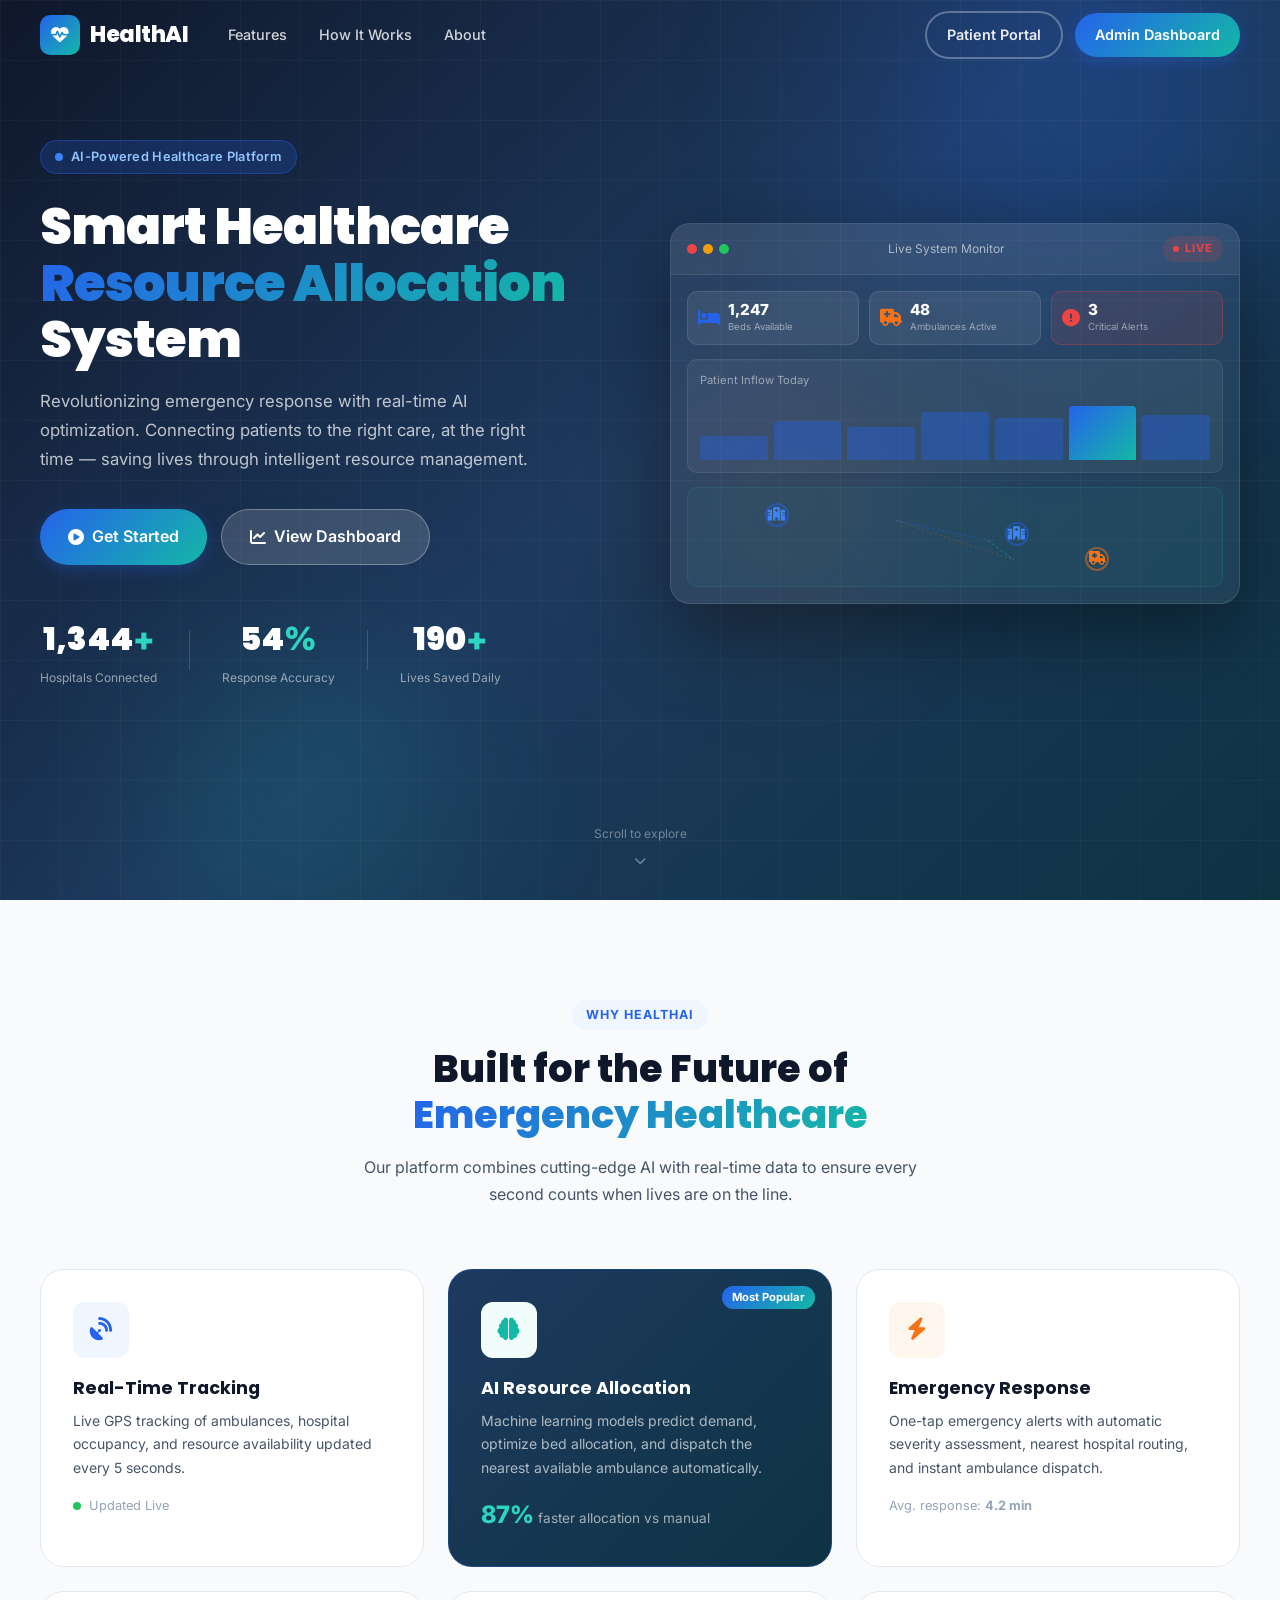
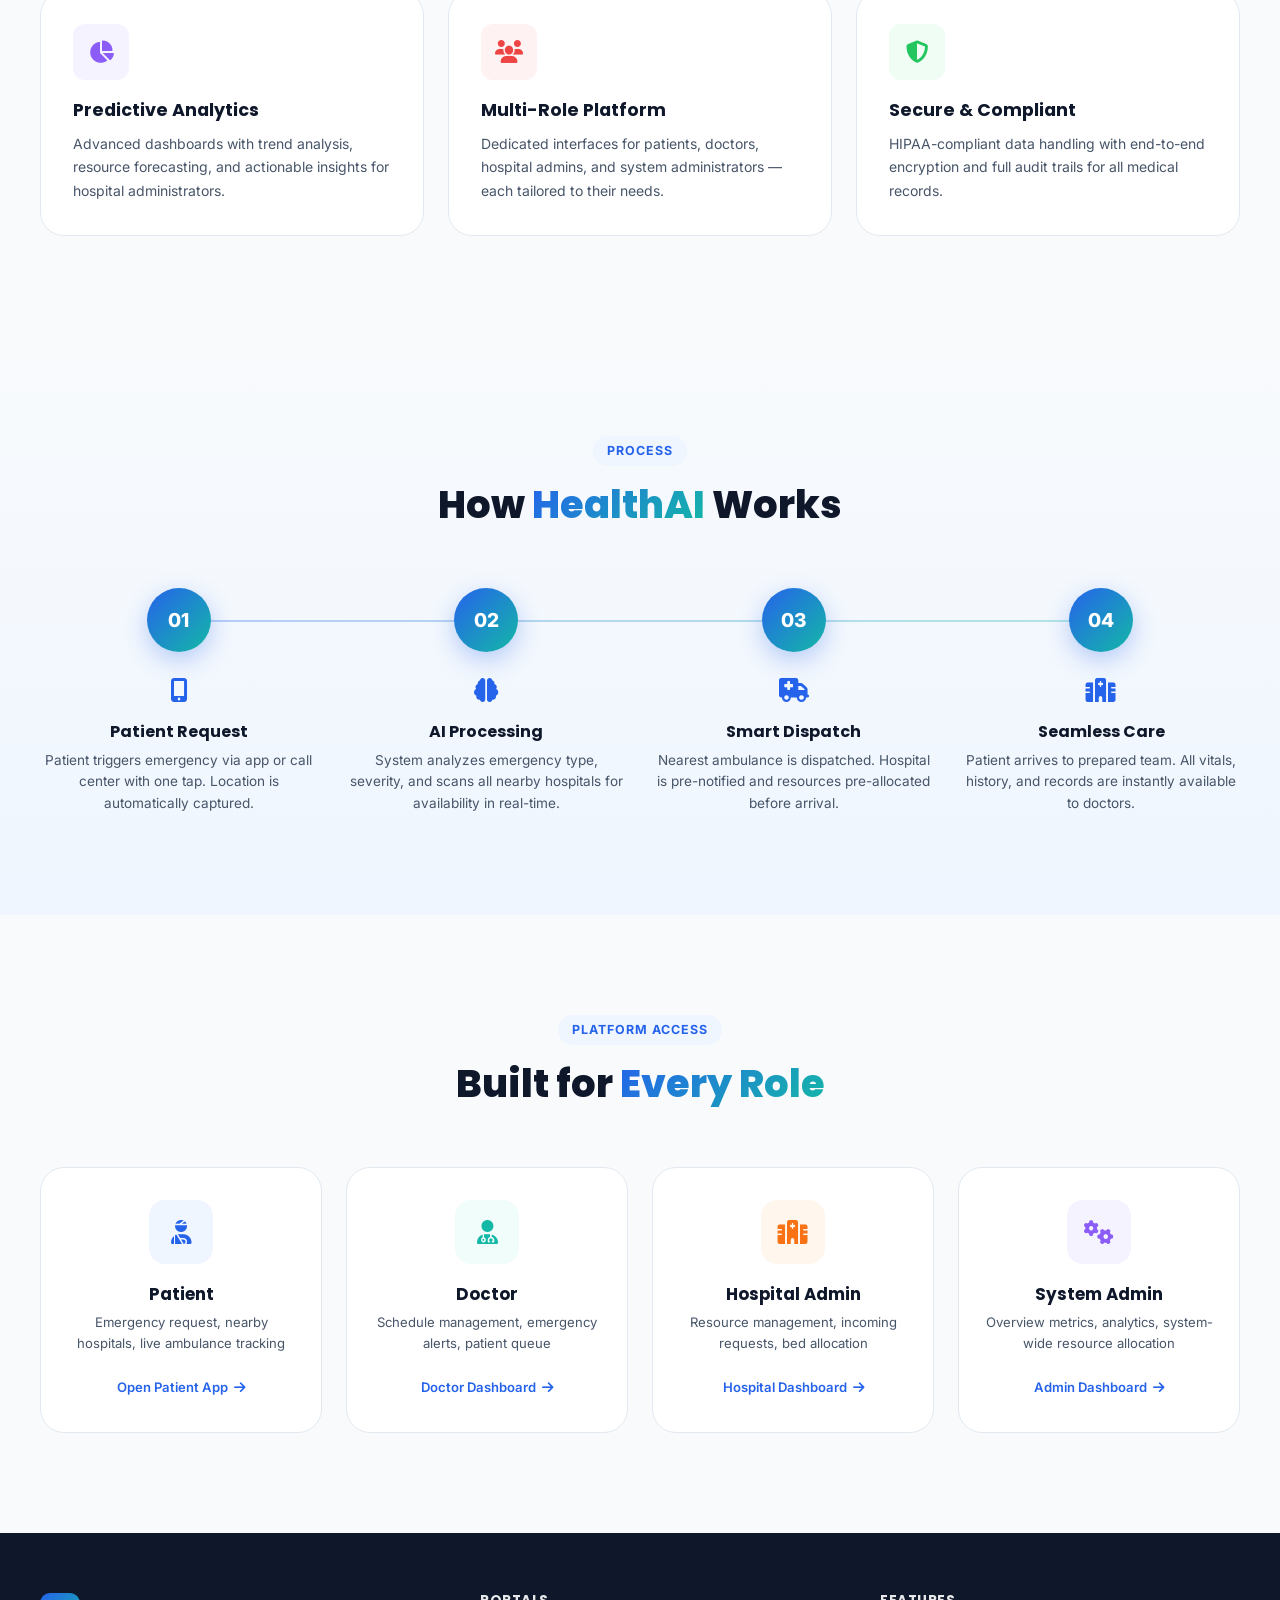
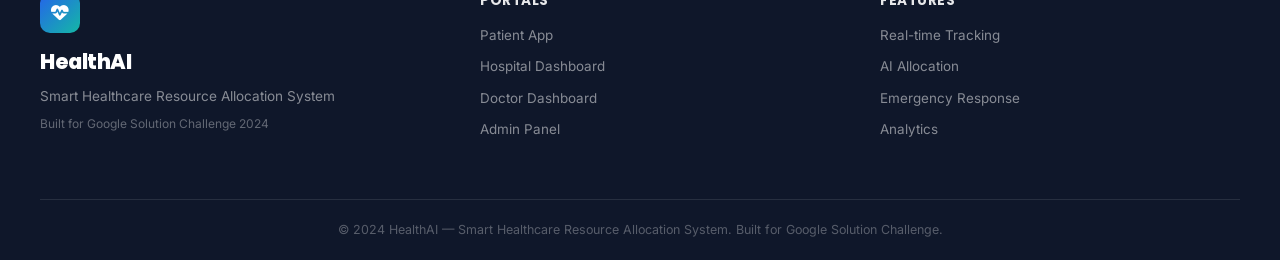
==== index.html @ c93cad3b "sort_files" ====
<!DOCTYPE html>
<html lang="en">
<head>
    <meta charset="UTF-8">
    <meta name="viewport" content="width=device-width, initial-scale=1.0">
    <title>HealthAI | Smart Healthcare Resource Allocation System</title>
    <meta name="description" content="AI-powered healthcare resource allocation system that optimizes hospital beds, ICU units, and ambulance dispatch in real-time.">
    <link href="https://fonts.googleapis.com/css2?family=Inter:wght@300;400;500;600;700;800;900&family=Poppins:wght@400;500;600;700;800&display=swap" rel="stylesheet">
    <link rel="stylesheet" href="https://cdnjs.cloudflare.com/ajax/libs/font-awesome/6.5.0/css/all.min.css">
    <link rel="stylesheet" href="assets/css/shared.css">
    <link rel="stylesheet" href="assets/css/landing.css">
</head>
<body>
    <!-- Navigation -->
    <nav class="navbar" id="navbar">
        <div class="nav-container">
            <div class="nav-brand">
                <div class="brand-icon">
                    <i class="fas fa-heartbeat"></i>
                </div>
                <span class="brand-name">HealthAI</span>
            </div>
            <div class="nav-links">
                <a href="#features" class="nav-link">Features</a>
                <a href="#how-it-works" class="nav-link">How It Works</a>
                <a href="#about" class="nav-link">About</a>
            </div>
            <div class="nav-actions">
                <a href="patient.html" class="btn btn-outline">Patient Portal</a>
                <a href="admin-dashboard.html" class="btn btn-primary">Admin Dashboard</a>
            </div>
            <button class="hamburger" id="hamburger" aria-label="Toggle menu">
                <span></span><span></span><span></span>
            </button>
        </div>
    </nav>

    <!-- Hero Section -->
    <section class="hero" id="hero">
        <div class="hero-bg">
            <div class="hero-orb orb-1"></div>
            <div class="hero-orb orb-2"></div>
            <div class="hero-orb orb-3"></div>
            <div class="grid-overlay"></div>
        </div>
        <div class="hero-container">
            <div class="hero-content">
                <div class="hero-badge">
                    <span class="badge-dot"></span>
                    <span>AI-Powered Healthcare Platform</span>
                </div>
                <h1 class="hero-title">
                    Smart Healthcare<br>
                    <span class="gradient-text">Resource Allocation</span><br>
                    System
                </h1>
                <p class="hero-subtitle">
                    Revolutionizing emergency response with real-time AI optimization. 
                    Connecting patients to the right care, at the right time — saving lives through intelligent resource management.
                </p>
                <div class="hero-cta">
                    <a href="patient.html" class="btn btn-primary btn-lg pulse-btn" id="get-started-btn">
                        <i class="fas fa-play-circle"></i>
                        Get Started
                    </a>
                    <a href="admin-dashboard.html" class="btn btn-glass btn-lg" id="view-dashboard-btn">
                        <i class="fas fa-chart-line"></i>
                        View Dashboard
                    </a>
                </div>
                <div class="hero-stats">
                    <div class="stat-item">
                        <span class="stat-number" data-target="2400">0</span><span>+</span>
                        <span class="stat-label">Hospitals Connected</span>
                    </div>
                    <div class="stat-divider"></div>
                    <div class="stat-item">
                        <span class="stat-number" data-target="98">0</span><span>%</span>
                        <span class="stat-label">Response Accuracy</span>
                    </div>
                    <div class="stat-divider"></div>
                    <div class="stat-item">
                        <span class="stat-number" data-target="340">0</span><span>+</span>
                        <span class="stat-label">Lives Saved Daily</span>
                    </div>
                </div>
            </div>
            <div class="hero-visual">
                <div class="dashboard-preview">
                    <div class="preview-header">
                        <div class="preview-dots">
                            <span class="dot red"></span>
                            <span class="dot yellow"></span>
                            <span class="dot green"></span>
                        </div>
                        <span class="preview-title">Live System Monitor</span>
                        <span class="live-badge"><span class="live-pulse"></span>LIVE</span>
                    </div>
                    <div class="preview-body">
                        <div class="preview-cards">
                            <div class="mini-card">
                                <i class="fas fa-bed" style="color:#2563EB"></i>
                                <div>
                                    <div class="mini-val">1,247</div>
                                    <div class="mini-label">Beds Available</div>
                                </div>
                            </div>
                            <div class="mini-card">
                                <i class="fas fa-ambulance" style="color:#F97316"></i>
                                <div>
                                    <div class="mini-val">48</div>
                                    <div class="mini-label">Ambulances Active</div>
                                </div>
                            </div>
                            <div class="mini-card alert-card">
                                <i class="fas fa-exclamation-circle" style="color:#EF4444"></i>
                                <div>
                                    <div class="mini-val">3</div>
                                    <div class="mini-label">Critical Alerts</div>
                                </div>
            </div>
                        </div>
                        <div class="preview-chart-area">
                            <div class="chart-label">Patient Inflow Today</div>
                            <div class="mini-chart">
                                <div class="chart-bar" style="height:40%"></div>
                                <div class="chart-bar" style="height:65%"></div>
                                <div class="chart-bar" style="height:55%"></div>
                                <div class="chart-bar" style="height:80%"></div>
                                <div class="chart-bar" style="height:70%"></div>
                                <div class="chart-bar active" style="height:90%"></div>
                                <div class="chart-bar" style="height:75%"></div>
                            </div>
                        </div>
                        <div class="preview-map">
                            <div class="map-dot dot-a">
                                <div class="map-ring"></div>
                                <i class="fas fa-hospital"></i>
                            </div>
                            <div class="map-dot dot-b">
                                <div class="map-ring"></div>
                                <i class="fas fa-hospital"></i>
                            </div>
                            <div class="map-dot dot-c ambulance-dot">
                                <div class="map-ring amber"></div>
                                <i class="fas fa-ambulance"></i>
                            </div>
                            <svg class="map-lines" viewBox="0 0 300 150">
                                <line x1="60" y1="50" x2="200" y2="80" stroke="#2563EB" stroke-width="1.5" stroke-dasharray="5,3" opacity="0.5"/>
                                <line x1="200" y1="80" x2="240" y2="110" stroke="#14B8A6" stroke-width="1.5" stroke-dasharray="5,3" opacity="0.5"/>
                                <line x1="60" y1="50" x2="240" y2="110" stroke="#F97316" stroke-width="1" stroke-dasharray="3,4" opacity="0.4"/>
                            </svg>
                        </div>
                    </div>
                </div>
            </div>
        </div>
        <div class="scroll-indicator">
            <span>Scroll to explore</span>
            <div class="scroll-arrow">
                <i class="fas fa-chevron-down"></i>
            </div>
        </div>
    </section>

    <!-- Features Section -->
    <section class="features-section" id="features">
        <div class="section-container">
            <div class="section-header">
                <span class="section-tag">Why HealthAI</span>
                <h2 class="section-title">Built for the Future of <span class="gradient-text">Emergency Healthcare</span></h2>
                <p class="section-subtitle">Our platform combines cutting-edge AI with real-time data to ensure every second counts when lives are on the line.</p>
            </div>
            <div class="features-grid">
                <div class="feature-card" id="feature-tracking">
                    <div class="feature-icon blue">
                        <i class="fas fa-satellite-dish"></i>
                    </div>
                    <h3>Real-Time Tracking</h3>
                    <p>Live GPS tracking of ambulances, hospital occupancy, and resource availability updated every 5 seconds.</p>
                    <div class="feature-highlight">
                        <span class="live-dot"></span>
                        <span>Updated Live</span>
                    </div>
                </div>
                <div class="feature-card featured" id="feature-ai">
                    <div class="feature-badge">Most Popular</div>
                    <div class="feature-icon teal">
                        <i class="fas fa-brain"></i>
                    </div>
                    <h3>AI Resource Allocation</h3>
                    <p>Machine learning models predict demand, optimize bed allocation, and dispatch the nearest available ambulance automatically.</p>
                    <div class="feature-metric">
                        <span>87%</span> faster allocation vs manual
                    </div>
                </div>
                <div class="feature-card" id="feature-emergency">
                    <div class="feature-icon orange">
                        <i class="fas fa-bolt"></i>
                    </div>
                    <h3>Emergency Response</h3>
                    <p>One-tap emergency alerts with automatic severity assessment, nearest hospital routing, and instant ambulance dispatch.</p>
                    <div class="feature-highlight">
                        <span>Avg. response: <strong>4.2 min</strong></span>
                    </div>
                </div>
                <div class="feature-card" id="feature-analytics">
                    <div class="feature-icon purple">
                        <i class="fas fa-chart-pie"></i>
                    </div>
                    <h3>Predictive Analytics</h3>
                    <p>Advanced dashboards with trend analysis, resource forecasting, and actionable insights for hospital administrators.</p>
                </div>
                <div class="feature-card" id="feature-multi">
                    <div class="feature-icon red">
                        <i class="fas fa-users"></i>
                    </div>
                    <h3>Multi-Role Platform</h3>
                    <p>Dedicated interfaces for patients, doctors, hospital admins, and system administrators — each tailored to their needs.</p>
                </div>
                <div class="feature-card" id="feature-secure">
                    <div class="feature-icon green">
                        <i class="fas fa-shield-alt"></i>
                    </div>
                    <h3>Secure & Compliant</h3>
                    <p>HIPAA-compliant data handling with end-to-end encryption and full audit trails for all medical records.</p>
                </div>
            </div>
        </div>
    </section>

    <!-- How It Works -->
    <section class="how-it-works" id="how-it-works">
        <div class="section-container">
            <div class="section-header">
                <span class="section-tag">Process</span>
                <h2 class="section-title">How <span class="gradient-text">HealthAI</span> Works</h2>
            </div>
            <div class="steps-container">
                <div class="step-line"></div>
                <div class="step" id="step-1">
                    <div class="step-num">01</div>
                    <div class="step-content">
                        <div class="step-icon"><i class="fas fa-mobile-alt"></i></div>
                        <h3>Patient Request</h3>
                        <p>Patient triggers emergency via app or call center with one tap. Location is automatically captured.</p>
                    </div>
                </div>
                <div class="step" id="step-2">
                    <div class="step-num">02</div>
                    <div class="step-content">
                        <div class="step-icon"><i class="fas fa-brain"></i></div>
                        <h3>AI Processing</h3>
                        <p>System analyzes emergency type, severity, and scans all nearby hospitals for availability in real-time.</p>
                    </div>
                </div>
                <div class="step" id="step-3">
                    <div class="step-num">03</div>
                    <div class="step-content">
                        <div class="step-icon"><i class="fas fa-ambulance"></i></div>
                        <h3>Smart Dispatch</h3>
                        <p>Nearest ambulance is dispatched. Hospital is pre-notified and resources pre-allocated before arrival.</p>
                    </div>
                </div>
                <div class="step" id="step-4">
                    <div class="step-num">04</div>
                    <div class="step-content">
                        <div class="step-icon"><i class="fas fa-hospital"></i></div>
                        <h3>Seamless Care</h3>
                        <p>Patient arrives to prepared team. All vitals, history, and records are instantly available to doctors.</p>
                    </div>
                </div>
            </div>
        </div>
    </section>

    <!-- User Roles Section -->
    <section class="roles-section" id="about">
        <div class="section-container">
            <div class="section-header">
                <span class="section-tag">Platform Access</span>
                <h2 class="section-title">Built for <span class="gradient-text">Every Role</span></h2>
            </div>
            <div class="roles-grid">
                <a href="patient.html" class="role-card" id="role-patient">
                    <div class="role-icon">
                        <i class="fas fa-user-injured"></i>
                    </div>
                    <h3>Patient</h3>
                    <p>Emergency request, nearby hospitals, live ambulance tracking</p>
                    <span class="role-link">Open Patient App <i class="fas fa-arrow-right"></i></span>
                </a>
                <a href="doctor-dashboard.html" class="role-card" id="role-doctor">
                    <div class="role-icon teal">
                        <i class="fas fa-user-md"></i>
                    </div>
                    <h3>Doctor</h3>
                    <p>Schedule management, emergency alerts, patient queue</p>
                    <span class="role-link">Doctor Dashboard <i class="fas fa-arrow-right"></i></span>
                </a>
                <a href="hospital-dashboard.html" class="role-card" id="role-hospital">
                    <div class="role-icon orange">
                        <i class="fas fa-hospital"></i>
                    </div>
                    <h3>Hospital Admin</h3>
                    <p>Resource management, incoming requests, bed allocation</p>
                    <span class="role-link">Hospital Dashboard <i class="fas fa-arrow-right"></i></span>
                </a>
                <a href="admin-dashboard.html" class="role-card" id="role-admin">
                    <div class="role-icon purple">
                        <i class="fas fa-cogs"></i>
                    </div>
                    <h3>System Admin</h3>
                    <p>Overview metrics, analytics, system-wide resource allocation</p>
                    <span class="role-link">Admin Dashboard <i class="fas fa-arrow-right"></i></span>
                </a>
            </div>
        </div>
    </section>

    <!-- Footer -->
    <footer class="footer">
        <div class="footer-container">
            <div class="footer-brand">
                <div class="brand-icon">
                    <i class="fas fa-heartbeat"></i>
                </div>
                <span class="brand-name">HealthAI</span>
                <p>Smart Healthcare Resource Allocation System</p>
                <p class="footer-sub">Built for Google Solution Challenge 2024</p>
            </div>
            <div class="footer-links">
                <div class="footer-col">
                    <h4>Portals</h4>
                    <a href="patient.html">Patient App</a>
                    <a href="hospital-dashboard.html">Hospital Dashboard</a>
                    <a href="doctor-dashboard.html">Doctor Dashboard</a>
                    <a href="admin-dashboard.html">Admin Panel</a>
                </div>
                <div class="footer-col">
                    <h4>Features</h4>
                    <a href="#">Real-time Tracking</a>
                    <a href="#">AI Allocation</a>
                    <a href="#">Emergency Response</a>
                    <a href="#">Analytics</a>
                </div>
            </div>
        </div>
        <div class="footer-bottom">
            <p>© 2024 HealthAI — Smart Healthcare Resource Allocation System. Built for Google Solution Challenge.</p>
        </div>
    </footer>

    <script src="assets/js/landing.js"></script>
</body>
</html>
---- assets/css/shared.css ----
/* ============================
   SHARED DESIGN SYSTEM
   HealthAI Platform
   ============================ */

:root {
    --primary: #2563EB;
    --primary-light: #3B82F6;
    --primary-dark: #1D4ED8;
    --primary-bg: #EFF6FF;
    --secondary: #14B8A6;
    --secondary-light: #2DD4BF;
    --secondary-bg: #F0FDFA;
    --accent: #F97316;
    --accent-bg: #FFF7ED;
    --alert: #EF4444;
    --alert-bg: #FEF2F2;
    --success: #22C55E;
    --success-bg: #F0FDF4;
    --warning: #F59E0B;
    --warning-bg: #FFFBEB;
    --purple: #8B5CF6;
    --purple-bg: #F5F3FF;
    --bg: #F8FAFC;
    --bg-card: #FFFFFF;
    --text-primary: #0F172A;
    --text-secondary: #475569;
    --text-muted: #94A3B8;
    --border: #E2E8F0;
    --border-light: #F1F5F9;
    --shadow-sm: 0 1px 3px rgba(0,0,0,0.08), 0 1px 2px rgba(0,0,0,0.04);
    --shadow-md: 0 4px 16px rgba(0,0,0,0.08), 0 2px 8px rgba(0,0,0,0.04);
    --shadow-lg: 0 20px 40px rgba(0,0,0,0.10), 0 8px 20px rgba(0,0,0,0.06);
    --shadow-xl: 0 30px 60px rgba(0,0,0,0.12);
    --radius-sm: 8px;
    --radius-md: 12px;
    --radius-lg: 16px;
    --radius-xl: 24px;
    --radius-full: 9999px;
    --gradient-primary: linear-gradient(135deg, #2563EB 0%, #14B8A6 100%);
    --gradient-hero: linear-gradient(135deg, #0F172A 0%, #1e3a5f 50%, #0d3343 100%);
    --gradient-card: linear-gradient(135deg, rgba(37,99,235,0.05) 0%, rgba(20,184,166,0.05) 100%);
    --sidebar-width: 260px;
    --navbar-height: 70px;
    --transition: all 0.3s cubic-bezier(0.4, 0, 0.2, 1);
}

*, *::before, *::after {
    box-sizing: border-box;
    margin: 0;
    padding: 0;
}

html {
    scroll-behavior: smooth;
}

body {
    font-family: 'Inter', -apple-system, BlinkMacSystemFont, sans-serif;
    background: var(--bg);
    color: var(--text-primary);
    line-height: 1.6;
    -webkit-font-smoothing: antialiased;
}

h1, h2, h3, h4, h5, h6 {
    font-family: 'Poppins', 'Inter', sans-serif;
    font-weight: 700;
    line-height: 1.2;
}

a { text-decoration: none; color: inherit; }

img { max-width: 100%; display: block; }

/* ============================
   BUTTONS
   ============================ */
.btn {
    display: inline-flex;
    align-items: center;
    gap: 8px;
    padding: 10px 20px;
    border-radius: var(--radius-full);
    font-weight: 600;
    font-size: 0.9rem;
    cursor: pointer;
    border: none;
    transition: var(--transition);
    white-space: nowrap;
    font-family: 'Inter', sans-serif;
}

.btn-primary {
    background: var(--gradient-primary);
    color: white;
    box-shadow: 0 4px 15px rgba(37,99,235,0.3);
}

.btn-primary:hover {
    transform: translateY(-2px);
    box-shadow: 0 8px 25px rgba(37,99,235,0.4);
}

.btn-outline {
    background: transparent;
    color: var(--primary);
    border: 2px solid var(--primary);
}

.btn-outline:hover {
    background: var(--primary);
    color: white;
}

.btn-glass {
    background: rgba(255,255,255,0.15);
    color: white;
    border: 1px solid rgba(255,255,255,0.3);
    backdrop-filter: blur(10px);
}

.btn-glass:hover {
    background: rgba(255,255,255,0.25);
    transform: translateY(-2px);
}

.btn-lg {
    padding: 14px 28px;
    font-size: 1rem;
    border-radius: var(--radius-full);
}

.btn-sm {
    padding: 6px 14px;
    font-size: 0.8rem;
}

.btn-danger {
    background: linear-gradient(135deg, #EF4444, #DC2626);
    color: white;
    box-shadow: 0 4px 15px rgba(239,68,68,0.3);
}

.btn-danger:hover {
    transform: translateY(-2px);
    box-shadow: 0 8px 25px rgba(239,68,68,0.45);
}

.btn-success {
    background: linear-gradient(135deg, #22C55E, #16A34A);
    color: white;
    box-shadow: 0 4px 15px rgba(34,197,94,0.3);
}

.btn-teal {
    background: linear-gradient(135deg, #14B8A6, #0D9488);
    color: white;
    box-shadow: 0 4px 15px rgba(20,184,166,0.3);
}

.btn-block {
    width: 100%;
    justify-content: center;
}

/* ============================
   CARDS
   ============================ */
.card {
    background: var(--bg-card);
    border-radius: var(--radius-lg);
    border: 1px solid var(--border);
    box-shadow: var(--shadow-sm);
    padding: 24px;
    transition: var(--transition);
}

.card:hover {
    box-shadow: var(--shadow-md);
    transform: translateY(-2px);
}

/* ============================
   BADGES / STATUS
   ============================ */
.badge {
    display: inline-flex;
    align-items: center;
    gap: 5px;
    padding: 4px 10px;
    border-radius: var(--radius-full);
    font-size: 0.75rem;
    font-weight: 600;
}

.badge-success { background: var(--success-bg); color: #16A34A; }
.badge-warning { background: var(--warning-bg); color: #D97706; }
.badge-danger  { background: var(--alert-bg); color: #DC2626; }
.badge-info    { background: var(--primary-bg); color: var(--primary); }
.badge-live {
    background: rgba(239,68,68,0.1);
    color: #DC2626;
    animation: pulse-badge 2s infinite;
}

@keyframes pulse-badge {
    0%, 100% { opacity: 1; }
    50% { opacity: 0.7; }
}

/* ============================
   LIVE INDICATORS
   ============================ */
.live-badge {
    display: inline-flex;
    align-items: center;
    gap: 6px;
    padding: 4px 10px;
    background: rgba(239,68,68,0.15);
    color: #EF4444;
    border-radius: var(--radius-full);
    font-size: 0.7rem;
    font-weight: 700;
    letter-spacing: 1px;
}

.live-pulse {
    width: 6px;
    height: 6px;
    background: #EF4444;
    border-radius: 50%;
    animation: live-anim 1.2s infinite;
    display: inline-block;
}

@keyframes live-anim {
    0%, 100% { opacity: 1; transform: scale(1); }
    50% { opacity: 0.4; transform: scale(0.7); }
}

/* ============================
   SHARED DASHBOARD LAYOUT
   ============================ */
.dashboard-layout {
    display: flex;
    min-height: 100vh;
    background: var(--bg);
}

/* SIDEBAR */
.sidebar {
    width: var(--sidebar-width);
    background: var(--text-primary);
    color: white;
    display: flex;
    flex-direction: column;
    position: fixed;
    top: 0;
    left: 0;
    height: 100vh;
    z-index: 100;
    transition: var(--transition);
}

.sidebar-brand {
    padding: 24px 20px;
    border-bottom: 1px solid rgba(255,255,255,0.1);
    display: flex;
    align-items: center;
    gap: 12px;
}

.sidebar-brand .brand-icon-sm {
    width: 38px;
    height: 38px;
    background: var(--gradient-primary);
    border-radius: var(--radius-sm);
    display: flex;
    align-items: center;
    justify-content: center;
    font-size: 1rem;
    color: white;
}

.sidebar-brand .brand-text h3 {
    font-size: 1rem;
    font-weight: 700;
    color: white;
}

.sidebar-brand .brand-text p {
    font-size: 0.7rem;
    color: rgba(255,255,255,0.5);
    margin-top: 1px;
}

.sidebar-nav {
    flex: 1;
    padding: 20px 12px;
    overflow-y: auto;
}

.nav-section-label {
    font-size: 0.65rem;
    font-weight: 600;
    text-transform: uppercase;
    letter-spacing: 1.5px;
    color: rgba(255,255,255,0.4);
    padding: 8px 10px 6px;
    margin-top: 12px;
}

.sidebar-link {
    display: flex;
    align-items: center;
    gap: 12px;
    padding: 10px 12px;
    border-radius: var(--radius-md);
    color: rgba(255,255,255,0.7);
    font-size: 0.875rem;
    font-weight: 500;
    transition: var(--transition);
    cursor: pointer;
    margin-bottom: 2px;
    border: none;
    background: none;
    width: 100%;
    text-align: left;
    text-decoration: none;
}

.sidebar-link:hover {
    background: rgba(255,255,255,0.08);
    color: white;
}

.sidebar-link.active {
    background: var(--gradient-primary);
    color: white;
    box-shadow: 0 4px 12px rgba(37,99,235,0.3);
}

.sidebar-link i {
    width: 20px;
    text-align: center;
    font-size: 0.95rem;
}

.sidebar-link .badge-count {
    margin-left: auto;
    background: var(--alert);
    color: white;
    border-radius: var(--radius-full);
    font-size: 0.7rem;
    font-weight: 700;
    padding: 1px 7px;
    min-width: 20px;
    text-align: center;
}

.sidebar-footer {
    padding: 16px 12px;
    border-top: 1px solid rgba(255,255,255,0.1);
}

.sidebar-user {
    display: flex;
    align-items: center;
    gap: 10px;
    padding: 10px;
    border-radius: var(--radius-md);
    cursor: pointer;
    transition: var(--transition);
}

.sidebar-user:hover { background: rgba(255,255,255,0.08); }

.user-avatar {
    width: 36px;
    height: 36px;
    border-radius: 50%;
    background: var(--gradient-primary);
    display: flex;
    align-items: center;
    justify-content: center;
    font-size: 0.875rem;
    font-weight: 700;
    color: white;
    flex-shrink: 0;
}

.user-info h4 {
    font-size: 0.8rem;
    color: white;
    font-weight: 600;
}

.user-info p {
    font-size: 0.7rem;
    color: rgba(255,255,255,0.5);
}

/* MAIN CONTENT */
.main-content {
    margin-left: var(--sidebar-width);
    flex: 1;
    display: flex;
    flex-direction: column;
    min-height: 100vh;
}

/* TOPBAR */
.topbar {
    height: var(--navbar-height);
    background: var(--bg-card);
    border-bottom: 1px solid var(--border);
    display: flex;
    align-items: center;
    justify-content: space-between;
    padding: 0 28px;
    position: sticky;
    top: 0;
    z-index: 50;
}

.topbar-left h2 {
    font-size: 1.2rem;
    font-weight: 700;
    color: var(--text-primary);
}

.topbar-left p {
    font-size: 0.8rem;
    color: var(--text-muted);
}

.topbar-right {
    display: flex;
    align-items: center;
    gap: 12px;
}

.icon-btn {
    width: 38px;
    height: 38px;
    border-radius: var(--radius-md);
    border: 1px solid var(--border);
    background: var(--bg-card);
    display: flex;
    align-items: center;
    justify-content: center;
    cursor: pointer;
    color: var(--text-secondary);
    transition: var(--transition);
    font-size: 0.9rem;
}

.icon-btn:hover {
    background: var(--primary-bg);
    color: var(--primary);
    border-color: var(--primary);
}

.icon-btn.alert-btn {
    position: relative;
}

.notif-dot {
    position: absolute;
    top: 6px;
    right: 6px;
    width: 8px;
    height: 8px;
    background: var(--alert);
    border-radius: 50%;
    border: 2px solid white;
}

/* PAGE CONTENT */
.page-content {
    padding: 28px;
    flex: 1;
}

/* ============================
   METRICS CARDS
   ============================ */
.metrics-grid {
    display: grid;
    grid-template-columns: repeat(auto-fit, minmax(200px, 1fr));
    gap: 20px;
    margin-bottom: 28px;
}

.metric-card {
    background: var(--bg-card);
    border: 1px solid var(--border);
    border-radius: var(--radius-lg);
    padding: 20px 24px;
    display: flex;
    align-items: center;
    gap: 16px;
    box-shadow: var(--shadow-sm);
    transition: var(--transition);
    cursor: default;
}

.metric-card:hover {
    box-shadow: var(--shadow-md);
    transform: translateY(-2px);
}

.metric-icon {
    width: 52px;
    height: 52px;
    border-radius: var(--radius-md);
    display: flex;
    align-items: center;
    justify-content: center;
    font-size: 1.3rem;
    flex-shrink: 0;
}

.metric-icon.blue   { background: var(--primary-bg); color: var(--primary); }
.metric-icon.teal   { background: var(--secondary-bg); color: var(--secondary); }
.metric-icon.orange { background: var(--accent-bg); color: var(--accent); }
.metric-icon.red    { background: var(--alert-bg); color: var(--alert); }
.metric-icon.green  { background: var(--success-bg); color: var(--success); }
.metric-icon.purple { background: var(--purple-bg); color: var(--purple); }

.metric-info .metric-value {
    font-size: 1.8rem;
    font-weight: 800;
    color: var(--text-primary);
    line-height: 1;
}

.metric-info .metric-label {
    font-size: 0.8rem;
    color: var(--text-muted);
    margin-top: 4px;
}

.metric-info .metric-change {
    font-size: 0.75rem;
    font-weight: 600;
    margin-top: 4px;
}

.metric-change.up   { color: var(--success); }
.metric-change.down { color: var(--alert); }

/* ============================
   SECTION HEADERS
   ============================ */
.section-head {
    display: flex;
    align-items: center;
    justify-content: space-between;
    margin-bottom: 16px;
}

.section-head h3 {
    font-size: 1.05rem;
    font-weight: 700;
    color: var(--text-primary);
}

.section-head p {
    font-size: 0.8rem;
    color: var(--text-muted);
    margin-top: 2px;
}

/* ============================
   TABLES
   ============================ */
.data-table {
    width: 100%;
    border-collapse: collapse;
}

.data-table th {
    text-align: left;
    font-size: 0.75rem;
    font-weight: 600;
    text-transform: uppercase;
    letter-spacing: 0.5px;
    color: var(--text-muted);
    padding: 12px 16px;
    border-bottom: 1px solid var(--border);
}

.data-table td {
    padding: 14px 16px;
    font-size: 0.875rem;
    color: var(--text-primary);
    border-bottom: 1px solid var(--border-light);
    vertical-align: middle;
}

.data-table tr:last-child td { border-bottom: none; }

.data-table tr:hover td { background: var(--bg); }

/* ============================
   PROGRESS BARS
   ============================ */
.progress-bar-wrap {
    background: var(--border-light);
    border-radius: var(--radius-full);
    height: 8px;
    overflow: hidden;
}

.progress-bar-fill {
    height: 100%;
    border-radius: var(--radius-full);
    transition: width 1s ease;
}

/* ============================
   FORM ELEMENTS
   ============================ */
.form-group {
    margin-bottom: 18px;
}

.form-group label {
    display: block;
    font-size: 0.85rem;
    font-weight: 600;
    color: var(--text-secondary);
    margin-bottom: 6px;
}

.form-control {
    width: 100%;
    padding: 11px 16px;
    border: 1px solid var(--border);
    border-radius: var(--radius-md);
    font-size: 0.9rem;
    font-family: 'Inter', sans-serif;
    color: var(--text-primary);
    background: var(--bg-card);
    transition: var(--transition);
}

.form-control:focus {
    outline: none;
    border-color: var(--primary);
    box-shadow: 0 0 0 3px rgba(37,99,235,0.1);
}

.form-control::placeholder { color: var(--text-muted); }

select.form-control { cursor: pointer; }

/* ============================
   STATUS INDICATORS
   ============================ */
.status-dot {
    width: 8px;
    height: 8px;
    border-radius: 50%;
    display: inline-block;
    flex-shrink: 0;
}

.status-dot.available { background: var(--success); }
.status-dot.busy      { background: var(--alert); }
.status-dot.moderate  { background: var(--warning); }

/* ============================
   SCROLLBAR
   ============================ */
::-webkit-scrollbar { width: 6px; height: 6px; }
::-webkit-scrollbar-track { background: var(--border-light); }
::-webkit-scrollbar-thumb { background: var(--border); border-radius: var(--radius-full); }
::-webkit-scrollbar-thumb:hover { background: var(--text-muted); }

/* ============================
   GRADIENT TEXT
   ============================ */
.gradient-text {
    background: var(--gradient-primary);
    -webkit-background-clip: text;
    -webkit-text-fill-color: transparent;
    background-clip: text;
}

/* ============================
   ANIMATIONS
   ============================ */
@keyframes fadeInUp {
    from { opacity: 0; transform: translateY(24px); }
    to   { opacity: 1; transform: translateY(0); }
}

@keyframes fadeIn {
    from { opacity: 0; }
    to   { opacity: 1; }
}

@keyframes slideInLeft {
    from { opacity: 0; transform: translateX(-24px); }
    to   { opacity: 1; transform: translateX(0); }
}

@keyframes scaleIn {
    from { opacity: 0; transform: scale(0.92); }
    to   { opacity: 1; transform: scale(1); }
}

.animate-fadeInUp { animation: fadeInUp 0.6s ease both; }
.animate-delay-1  { animation-delay: 0.1s; }
.animate-delay-2  { animation-delay: 0.2s; }
.animate-delay-3  { animation-delay: 0.3s; }
.animate-delay-4  { animation-delay: 0.4s; }

/* ============================
   RESPONSIVE
   ============================ */
@media (max-width: 1024px) {
    .sidebar {
        transform: translateX(-100%);
    }
    .sidebar.open { transform: translateX(0); }
    .main-content { margin-left: 0; }
}

@media (max-width: 768px) {
    .metrics-grid { grid-template-columns: 1fr 1fr; }
    .page-content { padding: 16px; }
}

@media (max-width: 480px) {
    .metrics-grid { grid-template-columns: 1fr; }
}
---- assets/css/landing.css ----
/* ============================
   LANDING PAGE STYLES
   ============================ */

/* NAVBAR */
.navbar {
    position: fixed;
    top: 0;
    left: 0;
    right: 0;
    z-index: 1000;
    padding: 0 40px;
    height: 70px;
    background: transparent;
    transition: all 0.4s ease;
}

.navbar.scrolled {
    background: rgba(15, 23, 42, 0.95);
    backdrop-filter: blur(20px);
    box-shadow: 0 1px 30px rgba(0,0,0,0.2);
}

.nav-container {
    max-width: 1280px;
    margin: 0 auto;
    height: 100%;
    display: flex;
    align-items: center;
    gap: 40px;
}

.nav-brand {
    display: flex;
    align-items: center;
    gap: 10px;
    text-decoration: none;
}

.brand-icon {
    width: 40px;
    height: 40px;
    background: var(--gradient-primary);
    border-radius: 10px;
    display: flex;
    align-items: center;
    justify-content: center;
    color: white;
    font-size: 1.1rem;
    animation: heartbeat 2s ease-in-out infinite;
}

@keyframes heartbeat {
    0%, 100% { transform: scale(1); }
    14% { transform: scale(1.1); }
    28% { transform: scale(1); }
    42% { transform: scale(1.07); }
    70% { transform: scale(1); }
}

.brand-name {
    font-family: 'Poppins', sans-serif;
    font-weight: 800;
    font-size: 1.4rem;
    color: white;
    letter-spacing: -0.5px;
}

.nav-links {
    display: flex;
    align-items: center;
    gap: 32px;
    flex: 1;
}

.nav-link {
    color: rgba(255,255,255,0.8);
    font-size: 0.9rem;
    font-weight: 500;
    transition: color 0.2s;
}

.nav-link:hover { color: white; }

.nav-actions {
    display: flex;
    align-items: center;
    gap: 12px;
    margin-left: auto;
}

.nav-actions .btn-outline {
    color: rgba(255,255,255,0.9);
    border-color: rgba(255,255,255,0.3);
}

.nav-actions .btn-outline:hover {
    background: rgba(255,255,255,0.15);
    color: white;
    border-color: rgba(255,255,255,0.5);
}

.hamburger {
    display: none;
    flex-direction: column;
    gap: 5px;
    background: none;
    border: none;
    cursor: pointer;
    padding: 5px;
}

.hamburger span {
    display: block;
    width: 24px;
    height: 2px;
    background: white;
    border-radius: 2px;
    transition: var(--transition);
}

/* ============================
   HERO
   ============================ */
.hero {
    min-height: 100vh;
    background: var(--gradient-hero);
    position: relative;
    overflow: hidden;
    display: flex;
    flex-direction: column;
    align-items: center;
}

.hero-bg {
    position: absolute;
    inset: 0;
    overflow: hidden;
}

.hero-orb {
    position: absolute;
    border-radius: 50%;
    filter: blur(80px);
    pointer-events: none;
}

.orb-1 {
    width: 600px;
    height: 600px;
    background: radial-gradient(circle, rgba(37,99,235,0.3) 0%, transparent 70%);
    top: -200px;
    right: -100px;
    animation: float1 8s ease-in-out infinite;
}

.orb-2 {
    width: 400px;
    height: 400px;
    background: radial-gradient(circle, rgba(20,184,166,0.25) 0%, transparent 70%);
    bottom: -100px;
    left: 100px;
    animation: float2 10s ease-in-out infinite;
}

.orb-3 {
    width: 300px;
    height: 300px;
    background: radial-gradient(circle, rgba(249,115,22,0.15) 0%, transparent 70%);
    top: 40%;
    left: 50%;
    animation: float3 6s ease-in-out infinite;
}

@keyframes float1 {
    0%, 100% { transform: translate(0,0); }
    50% { transform: translate(-30px, 40px); }
}
@keyframes float2 {
    0%, 100% { transform: translate(0,0); }
    50% { transform: translate(40px, -30px); }
}
@keyframes float3 {
    0%, 100% { transform: translate(0,0); }
    50% { transform: translate(-20px, 20px); }
}

.grid-overlay {
    position: absolute;
    inset: 0;
    background-image:
        linear-gradient(rgba(255,255,255,0.03) 1px, transparent 1px),
        linear-gradient(90deg, rgba(255,255,255,0.03) 1px, transparent 1px);
    background-size: 60px 60px;
}

.hero-container {
    max-width: 1280px;
    width: 100%;
    margin: 0 auto;
    padding: 140px 40px 80px;
    display: grid;
    grid-template-columns: 1fr 1fr;
    gap: 60px;
    align-items: center;
    position: relative;
    z-index: 2;
}

.hero-content {
    animation: fadeInUp 0.8s ease both;
}

.hero-badge {
    display: inline-flex;
    align-items: center;
    gap: 8px;
    background: rgba(37,99,235,0.2);
    border: 1px solid rgba(37,99,235,0.4);
    color: #93c5fd;
    padding: 6px 14px;
    border-radius: var(--radius-full);
    font-size: 0.8rem;
    font-weight: 600;
    margin-bottom: 24px;
    letter-spacing: 0.3px;
}

.badge-dot {
    width: 8px;
    height: 8px;
    border-radius: 50%;
    background: #3B82F6;
    animation: live-anim 1.5s infinite;
}

.hero-title {
    font-size: clamp(2.2rem, 4vw, 3.5rem);
    font-weight: 900;
    color: white;
    line-height: 1.1;
    margin-bottom: 20px;
    letter-spacing: -1px;
}

.hero-subtitle {
    font-size: 1.05rem;
    color: rgba(255,255,255,0.72);
    line-height: 1.7;
    max-width: 500px;
    margin-bottom: 36px;
}

.hero-cta {
    display: flex;
    gap: 14px;
    flex-wrap: wrap;
    margin-bottom: 48px;
}

.pulse-btn {
    position: relative;
}

.pulse-btn::before {
    content: '';
    position: absolute;
    inset: -4px;
    border-radius: var(--radius-full);
    background: var(--gradient-primary);
    opacity: 0;
    animation: pulse-ring 2s ease-out infinite;
}

@keyframes pulse-ring {
    0%   { transform: scale(1); opacity: 0.4; }
    100% { transform: scale(1.3); opacity: 0; }
}

.hero-stats {
    display: flex;
    align-items: center;
    gap: 32px;
}

.stat-item {
    text-align: center;
}

.stat-number {
    font-size: 2rem;
    font-weight: 900;
    color: white;
    font-family: 'Poppins', sans-serif;
    line-height: 1;
}

.stat-item > span:nth-child(2) {
    font-size: 2rem;
    font-weight: 900;
    color: var(--secondary-light);
}

.stat-label {
    display: block;
    font-size: 0.75rem;
    color: rgba(255,255,255,0.55);
    margin-top: 4px;
}

.stat-divider {
    width: 1px;
    height: 40px;
    background: rgba(255,255,255,0.15);
}

/* Dashboard Preview Card */
.hero-visual {
    animation: fadeInUp 0.8s ease 0.3s both;
}

.dashboard-preview {
    background: rgba(255,255,255,0.06);
    border: 1px solid rgba(255,255,255,0.12);
    border-radius: 20px;
    overflow: hidden;
    backdrop-filter: blur(20px);
    box-shadow: 0 30px 80px rgba(0,0,0,0.4);
}

.preview-header {
    display: flex;
    align-items: center;
    gap: 10px;
    padding: 12px 16px;
    background: rgba(255,255,255,0.05);
    border-bottom: 1px solid rgba(255,255,255,0.08);
}

.preview-dots { display: flex; gap: 6px; }
.dot { width: 10px; height: 10px; border-radius: 50%; }
.dot.red    { background: #EF4444; }
.dot.yellow { background: #F59E0B; }
.dot.green  { background: #22C55E; }

.preview-title {
    font-size: 0.75rem;
    color: rgba(255,255,255,0.6);
    flex: 1;
    text-align: center;
}

.preview-body {
    padding: 16px;
    display: flex;
    flex-direction: column;
    gap: 14px;
}

.preview-cards {
    display: grid;
    grid-template-columns: 1fr 1fr 1fr;
    gap: 10px;
}

.mini-card {
    background: rgba(255,255,255,0.08);
    border: 1px solid rgba(255,255,255,0.1);
    border-radius: 10px;
    padding: 10px;
    display: flex;
    align-items: center;
    gap: 8px;
}

.mini-card i { font-size: 1.1rem; }

.mini-val {
    font-size: 0.95rem;
    font-weight: 800;
    color: white;
    line-height: 1;
}

.mini-label {
    font-size: 0.6rem;
    color: rgba(255,255,255,0.5);
    margin-top: 2px;
}

.alert-card {
    border-color: rgba(239,68,68,0.3);
    background: rgba(239,68,68,0.1);
}

.preview-chart-area {
    background: rgba(255,255,255,0.05);
    border: 1px solid rgba(255,255,255,0.08);
    border-radius: 10px;
    padding: 12px;
}

.chart-label {
    font-size: 0.7rem;
    color: rgba(255,255,255,0.5);
    margin-bottom: 10px;
}

.mini-chart {
    display: flex;
    align-items: flex-end;
    gap: 6px;
    height: 60px;
}

.chart-bar {
    flex: 1;
    background: rgba(37,99,235,0.4);
    border-radius: 4px 4px 0 0;
    transition: height 1s ease;
}

.chart-bar.active { background: var(--gradient-primary); }

.preview-map {
    background: rgba(20,184,166,0.05);
    border: 1px solid rgba(20,184,166,0.15);
    border-radius: 10px;
    height: 100px;
    position: relative;
    overflow: hidden;
}

.map-dot {
    position: absolute;
    display: flex;
    flex-direction: column;
    align-items: center;
    justify-content: center;
    z-index: 2;
}

.map-dot i {
    font-size: 0.85rem;
    color: var(--primary-light);
    z-index: 2;
}

.ambulance-dot i { color: var(--accent); }

.dot-a { left: 15%; top: 20%; }
.dot-b { left: 60%; top: 40%; }
.dot-c { left: 75%; top: 65%; }

.map-ring {
    position: absolute;
    width: 24px;
    height: 24px;
    border: 2px solid rgba(37,99,235,0.5);
    border-radius: 50%;
    animation: ring-pulse 2s ease-out infinite;
}

.map-ring.amber { border-color: rgba(249,115,22,0.5); }

@keyframes ring-pulse {
    0%   { transform: scale(1); opacity: 0.8; }
    100% { transform: scale(2.5); opacity: 0; }
}

.map-lines {
    position: absolute;
    inset: 0;
    width: 100%;
    height: 100%;
}

.scroll-indicator {
    position: absolute;
    bottom: 30px;
    left: 50%;
    transform: translateX(-50%);
    display: flex;
    flex-direction: column;
    align-items: center;
    gap: 8px;
    color: rgba(255,255,255,0.4);
    font-size: 0.75rem;
    animation: fadeIn 1s ease 1.5s both;
}

.scroll-arrow {
    animation: bounce-down 2s ease-in-out infinite;
}

@keyframes bounce-down {
    0%, 100% { transform: translateY(0); }
    50% { transform: translateY(6px); }
}

/* ============================
   FEATURES SECTION
   ============================ */
.features-section {
    padding: 100px 40px;
    background: var(--bg);
}

.section-container {
    max-width: 1280px;
    margin: 0 auto;
}

.section-header {
    text-align: center;
    max-width: 600px;
    margin: 0 auto 60px;
}

.section-tag {
    display: inline-block;
    background: var(--primary-bg);
    color: var(--primary);
    padding: 5px 14px;
    border-radius: var(--radius-full);
    font-size: 0.78rem;
    font-weight: 700;
    text-transform: uppercase;
    letter-spacing: 1px;
    margin-bottom: 16px;
}

.section-title {
    font-size: clamp(1.8rem, 3vw, 2.6rem);
    font-weight: 800;
    color: var(--text-primary);
    line-height: 1.2;
    margin-bottom: 16px;
}

.section-subtitle {
    font-size: 1rem;
    color: var(--text-secondary);
    line-height: 1.7;
}

.features-grid {
    display: grid;
    grid-template-columns: repeat(3, 1fr);
    gap: 24px;
}

.feature-card {
    background: var(--bg-card);
    border: 1px solid var(--border);
    border-radius: var(--radius-xl);
    padding: 32px;
    position: relative;
    transition: var(--transition);
    overflow: hidden;
}

.feature-card::before {
    content: '';
    position: absolute;
    inset: 0;
    background: var(--gradient-card);
    opacity: 0;
    transition: opacity 0.3s;
}

.feature-card:hover {
    transform: translateY(-6px);
    box-shadow: var(--shadow-lg);
    border-color: rgba(37,99,235,0.2);
}

.feature-card:hover::before { opacity: 1; }

.feature-card.featured {
    background: linear-gradient(135deg, #1e3a5f 0%, #0d3343 100%);
    border-color: rgba(37,99,235,0.3);
}

.feature-card.featured h3 { color: white; }
.feature-card.featured p  { color: rgba(255,255,255,0.65); }

.feature-badge {
    position: absolute;
    top: 16px;
    right: 16px;
    background: var(--gradient-primary);
    color: white;
    padding: 3px 10px;
    border-radius: var(--radius-full);
    font-size: 0.7rem;
    font-weight: 700;
}

.feature-icon {
    width: 56px;
    height: 56px;
    border-radius: var(--radius-md);
    display: flex;
    align-items: center;
    justify-content: center;
    font-size: 1.4rem;
    margin-bottom: 20px;
}

.feature-icon.blue   { background: var(--primary-bg); color: var(--primary); }
.feature-icon.teal   { background: var(--secondary-bg); color: var(--secondary); }
.feature-icon.orange { background: var(--accent-bg); color: var(--accent); }
.feature-icon.purple { background: var(--purple-bg); color: var(--purple); }
.feature-icon.red    { background: var(--alert-bg); color: var(--alert); }
.feature-icon.green  { background: var(--success-bg); color: var(--success); }

.feature-card h3 {
    font-size: 1.1rem;
    font-weight: 700;
    color: var(--text-primary);
    margin-bottom: 10px;
}

.feature-card p {
    font-size: 0.875rem;
    color: var(--text-secondary);
    line-height: 1.7;
}

.feature-highlight {
    display: flex;
    align-items: center;
    gap: 8px;
    margin-top: 16px;
    font-size: 0.8rem;
    color: var(--text-muted);
}

.live-dot {
    width: 8px;
    height: 8px;
    border-radius: 50%;
    background: var(--success);
    animation: live-anim 1.2s infinite;
    display: inline-block;
}

.feature-metric {
    margin-top: 16px;
    font-size: 0.85rem;
    color: rgba(255,255,255,0.6);
}

.feature-metric span {
    font-size: 1.5rem;
    font-weight: 800;
    color: var(--secondary-light);
}

/* ============================
   HOW IT WORKS
   ============================ */
.how-it-works {
    padding: 100px 40px;
    background: linear-gradient(180deg, #F8FAFC 0%, #EFF6FF 100%);
}

.steps-container {
    display: grid;
    grid-template-columns: repeat(4, 1fr);
    gap: 30px;
    position: relative;
}

.step-line {
    position: absolute;
    top: 32px;
    left: 12%;
    right: 12%;
    height: 2px;
    background: linear-gradient(90deg, var(--primary), var(--secondary));
    opacity: 0.3;
    z-index: 0;
}

.step {
    text-align: center;
    position: relative;
    z-index: 1;
}

.step-num {
    width: 64px;
    height: 64px;
    border-radius: 50%;
    background: var(--gradient-primary);
    color: white;
    font-size: 1.2rem;
    font-weight: 800;
    display: flex;
    align-items: center;
    justify-content: center;
    margin: 0 auto 20px;
    box-shadow: 0 8px 24px rgba(37,99,235,0.3);
}

.step-content .step-icon {
    font-size: 1.5rem;
    color: var(--primary);
    margin-bottom: 12px;
}

.step-content h3 {
    font-size: 1rem;
    font-weight: 700;
    color: var(--text-primary);
    margin-bottom: 8px;
}

.step-content p {
    font-size: 0.85rem;
    color: var(--text-secondary);
    line-height: 1.6;
}

/* ============================
   ROLES SECTION
   ============================ */
.roles-section {
    padding: 100px 40px;
    background: var(--bg);
}

.roles-grid {
    display: grid;
    grid-template-columns: repeat(4, 1fr);
    gap: 24px;
}

.role-card {
    background: var(--bg-card);
    border: 1px solid var(--border);
    border-radius: var(--radius-xl);
    padding: 32px 24px;
    text-align: center;
    transition: var(--transition);
    cursor: pointer;
    display: block;
    text-decoration: none;
}

.role-card:hover {
    transform: translateY(-8px);
    box-shadow: var(--shadow-lg);
    border-color: var(--primary);
}

.role-icon {
    width: 64px;
    height: 64px;
    border-radius: var(--radius-lg);
    background: var(--primary-bg);
    color: var(--primary);
    display: flex;
    align-items: center;
    justify-content: center;
    font-size: 1.5rem;
    margin: 0 auto 20px;
    transition: var(--transition);
}

.role-icon.teal   { background: var(--secondary-bg); color: var(--secondary); }
.role-icon.orange { background: var(--accent-bg); color: var(--accent); }
.role-icon.purple { background: var(--purple-bg); color: var(--purple); }

.role-card:hover .role-icon {
    transform: scale(1.1);
    box-shadow: 0 8px 24px rgba(37,99,235,0.2);
}

.role-card h3 {
    font-size: 1.05rem;
    font-weight: 700;
    color: var(--text-primary);
    margin-bottom: 8px;
}

.role-card p {
    font-size: 0.82rem;
    color: var(--text-secondary);
    line-height: 1.6;
    margin-bottom: 20px;
}

.role-link {
    display: inline-flex;
    align-items: center;
    gap: 6px;
    font-size: 0.82rem;
    font-weight: 600;
    color: var(--primary);
}

/* ============================
   FOOTER
   ============================ */
.footer {
    background: var(--text-primary);
    color: white;
    padding: 60px 40px 0;
}

.footer-container {
    max-width: 1280px;
    margin: 0 auto;
    display: grid;
    grid-template-columns: 1fr 2fr;
    gap: 60px;
    padding-bottom: 48px;
    border-bottom: 1px solid rgba(255,255,255,0.1);
}

.footer-brand .brand-icon {
    margin-bottom: 12px;
}

.footer-brand .brand-name {
    font-size: 1.3rem;
    display: block;
    margin-bottom: 8px;
}

.footer-brand p {
    font-size: 0.85rem;
    color: rgba(255,255,255,0.5);
    line-height: 1.6;
}

.footer-brand .footer-sub {
    margin-top: 6px;
    font-size: 0.75rem;
    color: rgba(255,255,255,0.35);
}

.footer-links {
    display: grid;
    grid-template-columns: repeat(2, 1fr);
    gap: 40px;
}

.footer-col h4 {
    font-size: 0.85rem;
    font-weight: 700;
    color: rgba(255,255,255,0.9);
    margin-bottom: 16px;
    text-transform: uppercase;
    letter-spacing: 0.5px;
}

.footer-col a {
    display: block;
    font-size: 0.84rem;
    color: rgba(255,255,255,0.5);
    margin-bottom: 10px;
    transition: color 0.2s;
}

.footer-col a:hover { color: rgba(255,255,255,0.9); }

.footer-bottom {
    max-width: 1280px;
    margin: 0 auto;
    padding: 20px 0;
    text-align: center;
    font-size: 0.78rem;
    color: rgba(255,255,255,0.3);
}

/* ============================
   RESPONSIVE
   ============================ */
@media (max-width: 1100px) {
    .features-grid { grid-template-columns: repeat(2, 1fr); }
    .roles-grid    { grid-template-columns: repeat(2, 1fr); }
    .steps-container { grid-template-columns: repeat(2, 1fr); }
    .step-line { display: none; }
}

@media (max-width: 900px) {
    .hero-container {
        grid-template-columns: 1fr;
        text-align: center;
        padding-top: 110px;
    }
    .hero-content { order: 1; }
    .hero-visual  { order: 2; }
    .hero-cta { justify-content: center; }
    .hero-stats { justify-content: center; }
    .hero-subtitle { margin: 0 auto 36px; }
    .nav-links { display: none; }
    .hamburger { display: flex; }
}

@media (max-width: 600px) {
    .navbar { padding: 0 20px; }
    .hero-container { padding: 100px 20px 60px; }
    .features-section, .how-it-works, .roles-section { padding: 60px 20px; }
    .features-grid { grid-template-columns: 1fr; }
    .roles-grid    { grid-template-columns: 1fr; }
    .steps-container { grid-template-columns: 1fr; }
    .footer-container { grid-template-columns: 1fr; gap: 40px; }
    .footer { padding: 40px 20px 0; }
}
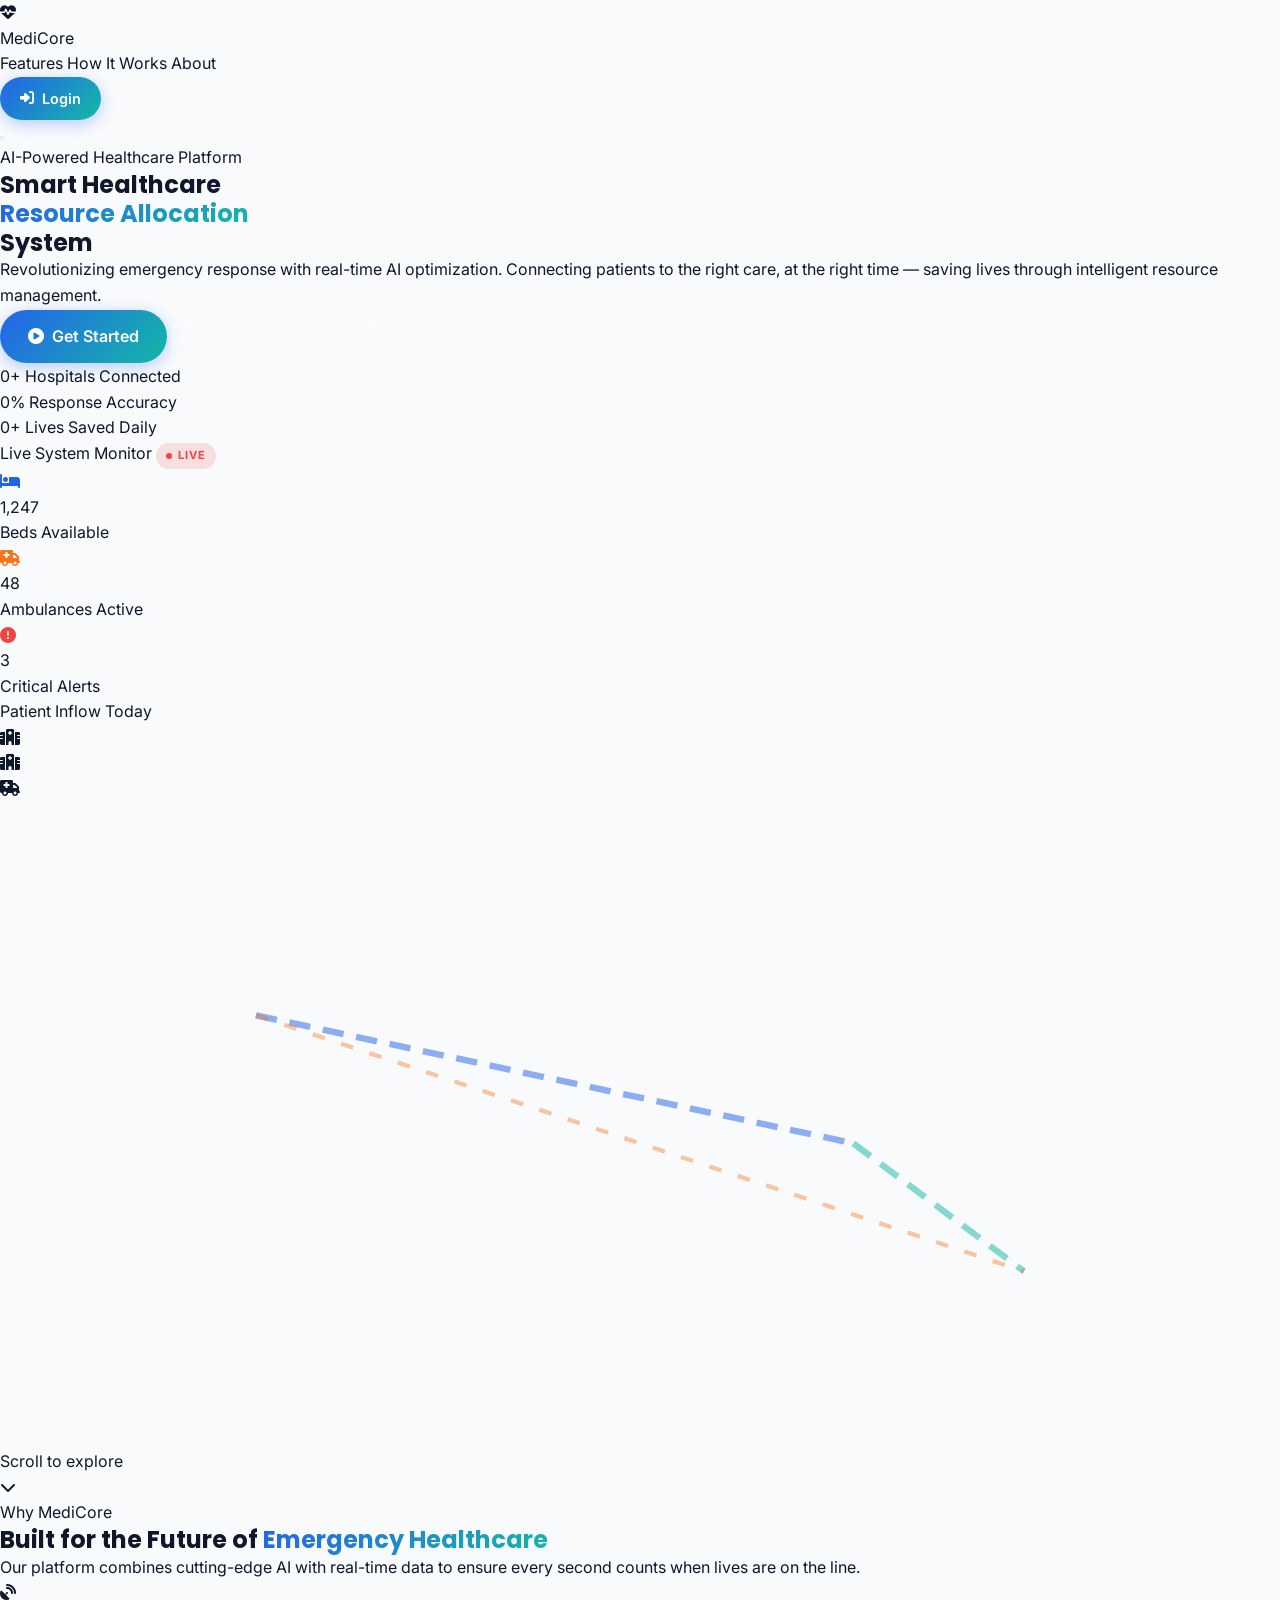
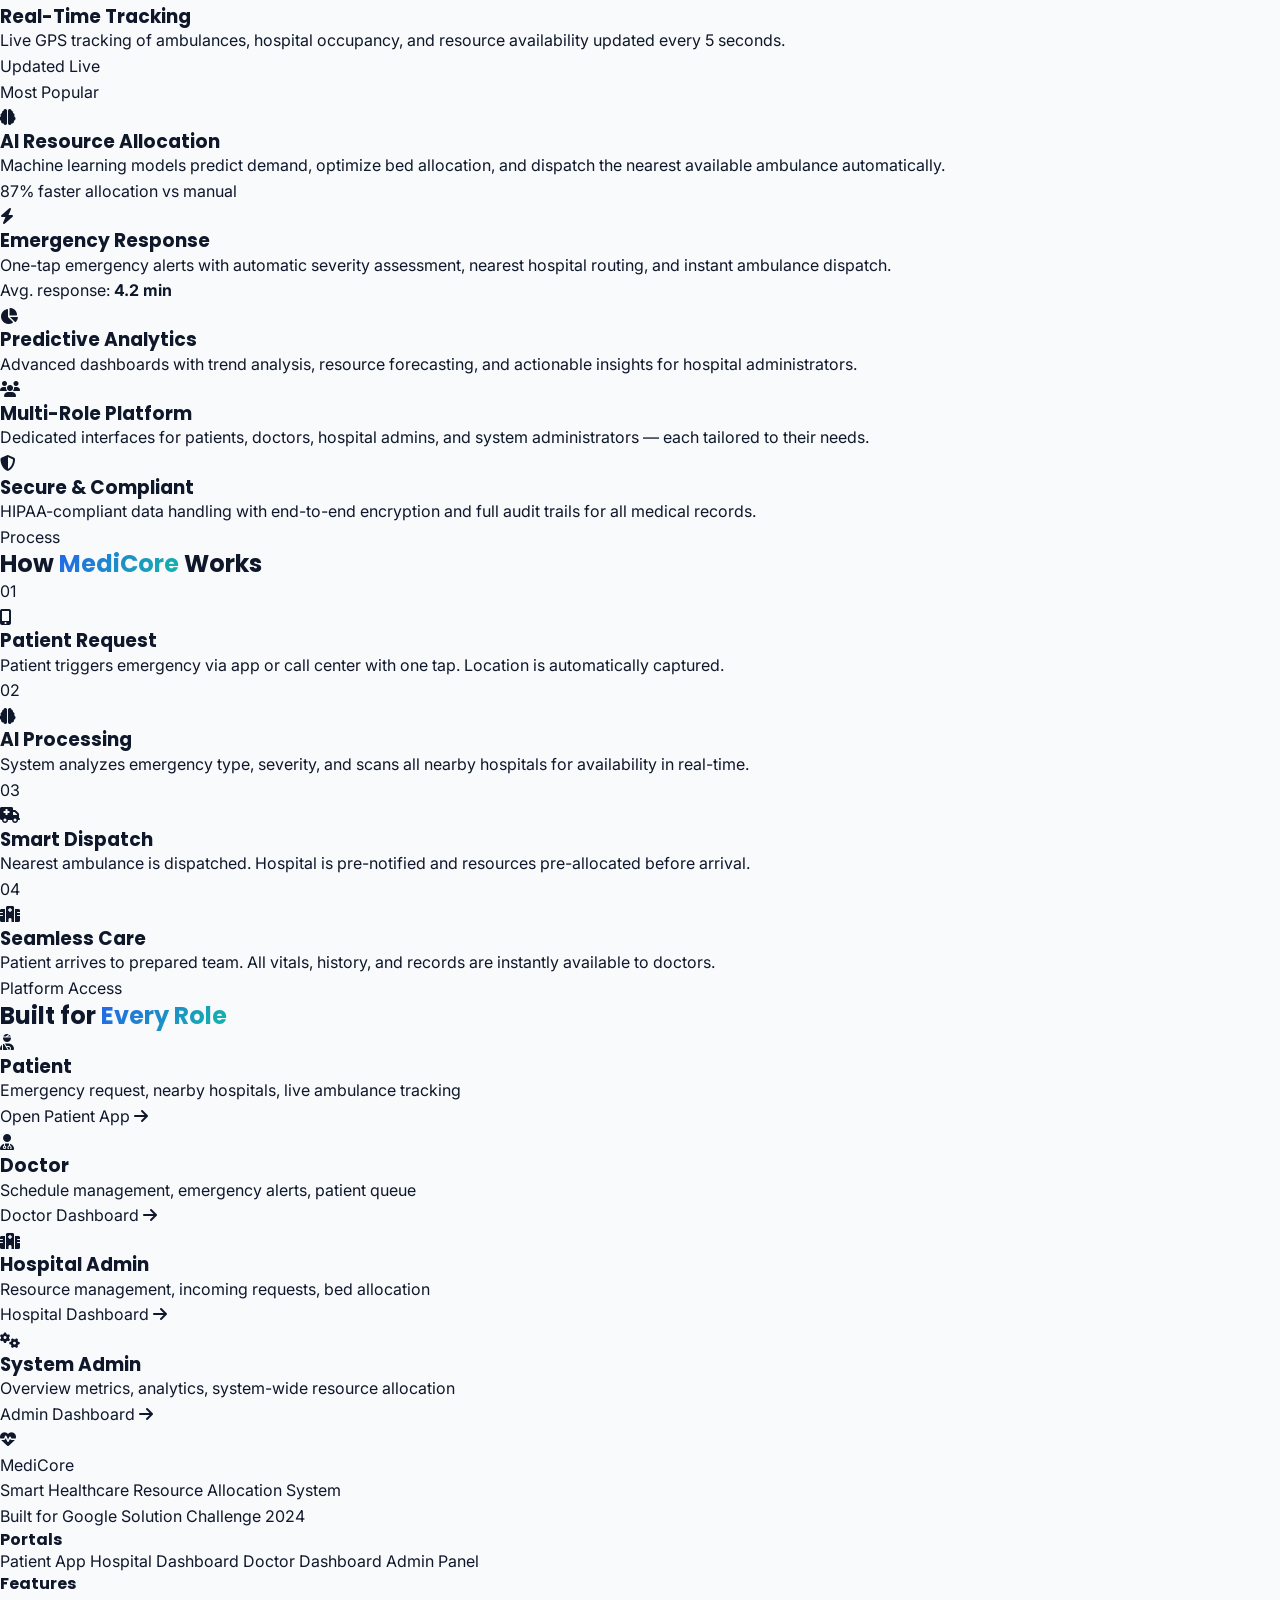
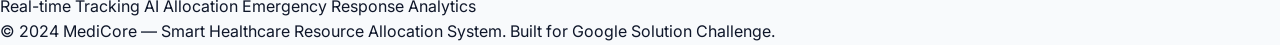
==== commit 33f53ec4: "final finishes" ====
--- a/index.html
+++ b/index.html
@@ -1,15 +1,21 @@
 <!DOCTYPE html>
 <html lang="en">
+
 <head>
     <meta charset="UTF-8">
     <meta name="viewport" content="width=device-width, initial-scale=1.0">
-    <title>HealthAI | Smart Healthcare Resource Allocation System</title>
-    <meta name="description" content="AI-powered healthcare resource allocation system that optimizes hospital beds, ICU units, and ambulance dispatch in real-time.">
-    <link href="https://fonts.googleapis.com/css2?family=Inter:wght@300;400;500;600;700;800;900&family=Poppins:wght@400;500;600;700;800&display=swap" rel="stylesheet">
+    <title>MediCore | Smart Healthcare Resource Allocation System</title>
+    <meta name="description"
+        content="AI-powered healthcare resource allocation system that optimizes hospital beds, ICU units, and ambulance dispatch in real-time.">
+    <link
+        href="https://fonts.googleapis.com/css2?family=Inter:wght@300;400;500;600;700;800;900&family=Poppins:wght@400;500;600;700;800&display=swap"
+        rel="stylesheet">
     <link rel="stylesheet" href="https://cdnjs.cloudflare.com/ajax/libs/font-awesome/6.5.0/css/all.min.css">
-    <link rel="stylesheet" href="assets/css/shared.css">
-    <link rel="stylesheet" href="assets/css/landing.css">
+    <link rel="stylesheet" href="shared.css">
+    <link rel="stylesheet" href="landing.css">
+    <link rel="stylesheet" href="mobile.css">
 </head>
+
 <body>
     <!-- Navigation -->
     <nav class="navbar" id="navbar">
@@ -18,16 +24,18 @@
                 <div class="brand-icon">
                     <i class="fas fa-heartbeat"></i>
                 </div>
-                <span class="brand-name">HealthAI</span>
+                <span class="brand-name">MediCore</span>
             </div>
             <div class="nav-links">
                 <a href="#features" class="nav-link">Features</a>
                 <a href="#how-it-works" class="nav-link">How It Works</a>
                 <a href="#about" class="nav-link">About</a>
             </div>
-            <div class="nav-actions">
-                <a href="patient.html" class="btn btn-outline">Patient Portal</a>
-                <a href="admin-dashboard.html" class="btn btn-primary">Admin Dashboard</a>
+            <div class="nav-actions" id="nav-actions">
+                <!-- Filled dynamically by auth.js -->
+                <a href="login.html" class="btn btn-primary" id="nav-login-btn">
+                    <i class="fas fa-sign-in-alt"></i> Login
+                </a>
             </div>
             <button class="hamburger" id="hamburger" aria-label="Toggle menu">
                 <span></span><span></span><span></span>
@@ -55,15 +63,17 @@
                     System
                 </h1>
                 <p class="hero-subtitle">
-                    Revolutionizing emergency response with real-time AI optimization. 
-                    Connecting patients to the right care, at the right time — saving lives through intelligent resource management.
+                    Revolutionizing emergency response with real-time AI optimization.
+                    Connecting patients to the right care, at the right time — saving lives through intelligent resource
+                    management.
                 </p>
                 <div class="hero-cta">
-                    <a href="patient.html" class="btn btn-primary btn-lg pulse-btn" id="get-started-btn">
+                    <a href="#" class="btn btn-primary btn-lg pulse-btn" id="get-started-btn"
+                        onclick="handleHeroStart(event)">
                         <i class="fas fa-play-circle"></i>
                         Get Started
                     </a>
-                    <a href="admin-dashboard.html" class="btn btn-glass btn-lg" id="view-dashboard-btn">
+                    <a href="#" class="btn btn-glass btn-lg" id="view-dashboard-btn" onclick="handleViewDash(event)">
                         <i class="fas fa-chart-line"></i>
                         View Dashboard
                     </a>
@@ -118,7 +128,7 @@
                                     <div class="mini-val">3</div>
                                     <div class="mini-label">Critical Alerts</div>
                                 </div>
-            </div>
+                            </div>
                         </div>
                         <div class="preview-chart-area">
                             <div class="chart-label">Patient Inflow Today</div>
@@ -146,9 +156,12 @@
                                 <i class="fas fa-ambulance"></i>
                             </div>
                             <svg class="map-lines" viewBox="0 0 300 150">
-                                <line x1="60" y1="50" x2="200" y2="80" stroke="#2563EB" stroke-width="1.5" stroke-dasharray="5,3" opacity="0.5"/>
-                                <line x1="200" y1="80" x2="240" y2="110" stroke="#14B8A6" stroke-width="1.5" stroke-dasharray="5,3" opacity="0.5"/>
-                                <line x1="60" y1="50" x2="240" y2="110" stroke="#F97316" stroke-width="1" stroke-dasharray="3,4" opacity="0.4"/>
+                                <line x1="60" y1="50" x2="200" y2="80" stroke="#2563EB" stroke-width="1.5"
+                                    stroke-dasharray="5,3" opacity="0.5" />
+                                <line x1="200" y1="80" x2="240" y2="110" stroke="#14B8A6" stroke-width="1.5"
+                                    stroke-dasharray="5,3" opacity="0.5" />
+                                <line x1="60" y1="50" x2="240" y2="110" stroke="#F97316" stroke-width="1"
+                                    stroke-dasharray="3,4" opacity="0.4" />
                             </svg>
                         </div>
                     </div>
@@ -167,9 +180,11 @@
     <section class="features-section" id="features">
         <div class="section-container">
             <div class="section-header">
-                <span class="section-tag">Why HealthAI</span>
-                <h2 class="section-title">Built for the Future of <span class="gradient-text">Emergency Healthcare</span></h2>
-                <p class="section-subtitle">Our platform combines cutting-edge AI with real-time data to ensure every second counts when lives are on the line.</p>
+                <span class="section-tag">Why MediCore</span>
+                <h2 class="section-title">Built for the Future of <span class="gradient-text">Emergency
+                        Healthcare</span></h2>
+                <p class="section-subtitle">Our platform combines cutting-edge AI with real-time data to ensure every
+                    second counts when lives are on the line.</p>
             </div>
             <div class="features-grid">
                 <div class="feature-card" id="feature-tracking">
@@ -177,7 +192,8 @@
                         <i class="fas fa-satellite-dish"></i>
                     </div>
                     <h3>Real-Time Tracking</h3>
-                    <p>Live GPS tracking of ambulances, hospital occupancy, and resource availability updated every 5 seconds.</p>
+                    <p>Live GPS tracking of ambulances, hospital occupancy, and resource availability updated every 5
+                        seconds.</p>
                     <div class="feature-highlight">
                         <span class="live-dot"></span>
                         <span>Updated Live</span>
@@ -189,7 +205,8 @@
                         <i class="fas fa-brain"></i>
                     </div>
                     <h3>AI Resource Allocation</h3>
-                    <p>Machine learning models predict demand, optimize bed allocation, and dispatch the nearest available ambulance automatically.</p>
+                    <p>Machine learning models predict demand, optimize bed allocation, and dispatch the nearest
+                        available ambulance automatically.</p>
                     <div class="feature-metric">
                         <span>87%</span> faster allocation vs manual
                     </div>
@@ -199,7 +216,8 @@
                         <i class="fas fa-bolt"></i>
                     </div>
                     <h3>Emergency Response</h3>
-                    <p>One-tap emergency alerts with automatic severity assessment, nearest hospital routing, and instant ambulance dispatch.</p>
+                    <p>One-tap emergency alerts with automatic severity assessment, nearest hospital routing, and
+                        instant ambulance dispatch.</p>
                     <div class="feature-highlight">
                         <span>Avg. response: <strong>4.2 min</strong></span>
                     </div>
@@ -209,21 +227,24 @@
                         <i class="fas fa-chart-pie"></i>
                     </div>
                     <h3>Predictive Analytics</h3>
-                    <p>Advanced dashboards with trend analysis, resource forecasting, and actionable insights for hospital administrators.</p>
+                    <p>Advanced dashboards with trend analysis, resource forecasting, and actionable insights for
+                        hospital administrators.</p>
                 </div>
                 <div class="feature-card" id="feature-multi">
                     <div class="feature-icon red">
                         <i class="fas fa-users"></i>
                     </div>
                     <h3>Multi-Role Platform</h3>
-                    <p>Dedicated interfaces for patients, doctors, hospital admins, and system administrators — each tailored to their needs.</p>
+                    <p>Dedicated interfaces for patients, doctors, hospital admins, and system administrators — each
+                        tailored to their needs.</p>
                 </div>
                 <div class="feature-card" id="feature-secure">
                     <div class="feature-icon green">
                         <i class="fas fa-shield-alt"></i>
                     </div>
                     <h3>Secure & Compliant</h3>
-                    <p>HIPAA-compliant data handling with end-to-end encryption and full audit trails for all medical records.</p>
+                    <p>HIPAA-compliant data handling with end-to-end encryption and full audit trails for all medical
+                        records.</p>
                 </div>
             </div>
         </div>
@@ -234,7 +255,7 @@
         <div class="section-container">
             <div class="section-header">
                 <span class="section-tag">Process</span>
-                <h2 class="section-title">How <span class="gradient-text">HealthAI</span> Works</h2>
+                <h2 class="section-title">How <span class="gradient-text">MediCore</span> Works</h2>
             </div>
             <div class="steps-container">
                 <div class="step-line"></div>
@@ -243,7 +264,8 @@
                     <div class="step-content">
                         <div class="step-icon"><i class="fas fa-mobile-alt"></i></div>
                         <h3>Patient Request</h3>
-                        <p>Patient triggers emergency via app or call center with one tap. Location is automatically captured.</p>
+                        <p>Patient triggers emergency via app or call center with one tap. Location is automatically
+                            captured.</p>
                     </div>
                 </div>
                 <div class="step" id="step-2">
@@ -251,7 +273,8 @@
                     <div class="step-content">
                         <div class="step-icon"><i class="fas fa-brain"></i></div>
                         <h3>AI Processing</h3>
-                        <p>System analyzes emergency type, severity, and scans all nearby hospitals for availability in real-time.</p>
+                        <p>System analyzes emergency type, severity, and scans all nearby hospitals for availability in
+                            real-time.</p>
                     </div>
                 </div>
                 <div class="step" id="step-3">
@@ -259,7 +282,8 @@
                     <div class="step-content">
                         <div class="step-icon"><i class="fas fa-ambulance"></i></div>
                         <h3>Smart Dispatch</h3>
-                        <p>Nearest ambulance is dispatched. Hospital is pre-notified and resources pre-allocated before arrival.</p>
+                        <p>Nearest ambulance is dispatched. Hospital is pre-notified and resources pre-allocated before
+                            arrival.</p>
                     </div>
                 </div>
                 <div class="step" id="step-4">
@@ -267,7 +291,8 @@
                     <div class="step-content">
                         <div class="step-icon"><i class="fas fa-hospital"></i></div>
                         <h3>Seamless Care</h3>
-                        <p>Patient arrives to prepared team. All vitals, history, and records are instantly available to doctors.</p>
+                        <p>Patient arrives to prepared team. All vitals, history, and records are instantly available to
+                            doctors.</p>
                     </div>
                 </div>
             </div>
@@ -325,7 +350,7 @@
                 <div class="brand-icon">
                     <i class="fas fa-heartbeat"></i>
                 </div>
-                <span class="brand-name">HealthAI</span>
+                <span class="brand-name">MediCore</span>
                 <p>Smart Healthcare Resource Allocation System</p>
                 <p class="footer-sub">Built for Google Solution Challenge 2024</p>
             </div>
@@ -347,10 +372,38 @@
             </div>
         </div>
         <div class="footer-bottom">
-            <p>© 2024 HealthAI — Smart Healthcare Resource Allocation System. Built for Google Solution Challenge.</p>
+            <p>© 2024 MediCore — Smart Healthcare Resource Allocation System. Built for Google Solution Challenge.</p>
         </div>
     </footer>
 
-    <script src="assets/js/landing.js"></script>
+    <script src="auth.js"></script>
+    <script src="landing.js"></script>
+    <script>
+        // Update navbar based on auth state
+        document.addEventListener('DOMContentLoaded', () => {
+            MediCoreAuth.renderLandingNav();
+        });
+
+        function handleHeroStart(e) {
+            e.preventDefault();
+            const user = MediCoreAuth.getUser();
+            if (user) {
+                window.location.href = MediCoreAuth.getDashboard(user.role);
+            } else {
+                window.location.href = 'login.html';
+            }
+        }
+
+        function handleViewDash(e) {
+            e.preventDefault();
+            const user = MediCoreAuth.getUser();
+            if (user) {
+                window.location.href = MediCoreAuth.getDashboard(user.role);
+            } else {
+                window.location.href = 'login.html';
+            }
+        }
+    </script>
 </body>
+
 </html>
--- a/shared.css
+++ b/shared.css
@@ -0,0 +1,897 @@
+/* ============================
+   SHARED DESIGN SYSTEM
+   MediCore Platform
+   ============================ */
+
+:root {
+    --primary: #2563EB;
+    --primary-light: #3B82F6;
+    --primary-dark: #1D4ED8;
+    --primary-bg: #EFF6FF;
+    --secondary: #14B8A6;
+    --secondary-light: #2DD4BF;
+    --secondary-bg: #F0FDFA;
+    --accent: #F97316;
+    --accent-bg: #FFF7ED;
+    --alert: #EF4444;
+    --alert-bg: #FEF2F2;
+    --success: #22C55E;
+    --success-bg: #F0FDF4;
+    --warning: #F59E0B;
+    --warning-bg: #FFFBEB;
+    --purple: #8B5CF6;
+    --purple-bg: #F5F3FF;
+    --bg: #F8FAFC;
+    --bg-card: #FFFFFF;
+    --text-primary: #0F172A;
+    --text-secondary: #475569;
+    --text-muted: #94A3B8;
+    --border: #E2E8F0;
+    --border-light: #F1F5F9;
+    --shadow-sm: 0 1px 3px rgba(0, 0, 0, 0.08), 0 1px 2px rgba(0, 0, 0, 0.04);
+    --shadow-md: 0 4px 16px rgba(0, 0, 0, 0.08), 0 2px 8px rgba(0, 0, 0, 0.04);
+    --shadow-lg: 0 20px 40px rgba(0, 0, 0, 0.10), 0 8px 20px rgba(0, 0, 0, 0.06);
+    --shadow-xl: 0 30px 60px rgba(0, 0, 0, 0.12);
+    --radius-sm: 8px;
+    --radius-md: 12px;
+    --radius-lg: 16px;
+    --radius-xl: 24px;
+    --radius-full: 9999px;
+    --gradient-primary: linear-gradient(135deg, #2563EB 0%, #14B8A6 100%);
+    --gradient-hero: linear-gradient(135deg, #0F172A 0%, #1e3a5f 50%, #0d3343 100%);
+    --gradient-card: linear-gradient(135deg, rgba(37, 99, 235, 0.05) 0%, rgba(20, 184, 166, 0.05) 100%);
+    --sidebar-width: 260px;
+    --navbar-height: 70px;
+    --transition: all 0.3s cubic-bezier(0.4, 0, 0.2, 1);
+}
+
+*,
+*::before,
+*::after {
+    box-sizing: border-box;
+    margin: 0;
+    padding: 0;
+}
+
+html {
+    scroll-behavior: smooth;
+}
+
+body {
+    font-family: 'Inter', -apple-system, BlinkMacSystemFont, sans-serif;
+    background: var(--bg);
+    color: var(--text-primary);
+    line-height: 1.6;
+    -webkit-font-smoothing: antialiased;
+}
+
+h1,
+h2,
+h3,
+h4,
+h5,
+h6 {
+    font-family: 'Poppins', 'Inter', sans-serif;
+    font-weight: 700;
+    line-height: 1.2;
+}
+
+a {
+    text-decoration: none;
+    color: inherit;
+}
+
+img {
+    max-width: 100%;
+    display: block;
+}
+
+/* ============================
+   BUTTONS
+   ============================ */
+.btn {
+    display: inline-flex;
+    align-items: center;
+    gap: 8px;
+    padding: 10px 20px;
+    border-radius: var(--radius-full);
+    font-weight: 600;
+    font-size: 0.9rem;
+    cursor: pointer;
+    border: none;
+    transition: var(--transition);
+    white-space: nowrap;
+    font-family: 'Inter', sans-serif;
+}
+
+.btn-primary {
+    background: var(--gradient-primary);
+    color: white;
+    box-shadow: 0 4px 15px rgba(37, 99, 235, 0.3);
+}
+
+.btn-primary:hover {
+    transform: translateY(-2px);
+    box-shadow: 0 8px 25px rgba(37, 99, 235, 0.4);
+}
+
+.btn-outline {
+    background: transparent;
+    color: var(--primary);
+    border: 2px solid var(--primary);
+}
+
+.btn-outline:hover {
+    background: var(--primary);
+    color: white;
+}
+
+.btn-glass {
+    background: rgba(255, 255, 255, 0.15);
+    color: white;
+    border: 1px solid rgba(255, 255, 255, 0.3);
+    backdrop-filter: blur(10px);
+}
+
+.btn-glass:hover {
+    background: rgba(255, 255, 255, 0.25);
+    transform: translateY(-2px);
+}
+
+.btn-lg {
+    padding: 14px 28px;
+    font-size: 1rem;
+    border-radius: var(--radius-full);
+}
+
+.btn-sm {
+    padding: 6px 14px;
+    font-size: 0.8rem;
+}
+
+.btn-danger {
+    background: linear-gradient(135deg, #EF4444, #DC2626);
+    color: white;
+    box-shadow: 0 4px 15px rgba(239, 68, 68, 0.3);
+}
+
+.btn-danger:hover {
+    transform: translateY(-2px);
+    box-shadow: 0 8px 25px rgba(239, 68, 68, 0.45);
+}
+
+.btn-success {
+    background: linear-gradient(135deg, #22C55E, #16A34A);
+    color: white;
+    box-shadow: 0 4px 15px rgba(34, 197, 94, 0.3);
+}
+
+.btn-teal {
+    background: linear-gradient(135deg, #14B8A6, #0D9488);
+    color: white;
+    box-shadow: 0 4px 15px rgba(20, 184, 166, 0.3);
+}
+
+.btn-block {
+    width: 100%;
+    justify-content: center;
+}
+
+/* ============================
+   CARDS
+   ============================ */
+.card {
+    background: var(--bg-card);
+    border-radius: var(--radius-lg);
+    border: 1px solid var(--border);
+    box-shadow: var(--shadow-sm);
+    padding: 24px;
+    transition: var(--transition);
+}
+
+.card:hover {
+    box-shadow: var(--shadow-md);
+    transform: translateY(-2px);
+}
+
+/* ============================
+   BADGES / STATUS
+   ============================ */
+.badge {
+    display: inline-flex;
+    align-items: center;
+    gap: 5px;
+    padding: 4px 10px;
+    border-radius: var(--radius-full);
+    font-size: 0.75rem;
+    font-weight: 600;
+}
+
+.badge-success {
+    background: var(--success-bg);
+    color: #16A34A;
+}
+
+.badge-warning {
+    background: var(--warning-bg);
+    color: #D97706;
+}
+
+.badge-danger {
+    background: var(--alert-bg);
+    color: #DC2626;
+}
+
+.badge-info {
+    background: var(--primary-bg);
+    color: var(--primary);
+}
+
+.badge-live {
+    background: rgba(239, 68, 68, 0.1);
+    color: #DC2626;
+    animation: pulse-badge 2s infinite;
+}
+
+@keyframes pulse-badge {
+
+    0%,
+    100% {
+        opacity: 1;
+    }
+
+    50% {
+        opacity: 0.7;
+    }
+}
+
+/* ============================
+   LIVE INDICATORS
+   ============================ */
+.live-badge {
+    display: inline-flex;
+    align-items: center;
+    gap: 6px;
+    padding: 4px 10px;
+    background: rgba(239, 68, 68, 0.15);
+    color: #EF4444;
+    border-radius: var(--radius-full);
+    font-size: 0.7rem;
+    font-weight: 700;
+    letter-spacing: 1px;
+}
+
+.live-pulse {
+    width: 6px;
+    height: 6px;
+    background: #EF4444;
+    border-radius: 50%;
+    animation: live-anim 1.2s infinite;
+    display: inline-block;
+}
+
+@keyframes live-anim {
+
+    0%,
+    100% {
+        opacity: 1;
+        transform: scale(1);
+    }
+
+    50% {
+        opacity: 0.4;
+        transform: scale(0.7);
+    }
+}
+
+/* ============================
+   SHARED DASHBOARD LAYOUT
+   ============================ */
+.dashboard-layout {
+    display: flex;
+    min-height: 100vh;
+    background: var(--bg);
+}
+
+/* SIDEBAR */
+.sidebar {
+    width: var(--sidebar-width);
+    background: var(--text-primary);
+    color: white;
+    display: flex;
+    flex-direction: column;
+    position: fixed;
+    top: 0;
+    left: 0;
+    height: 100vh;
+    z-index: 100;
+    transition: var(--transition);
+}
+
+.sidebar-brand {
+    padding: 24px 20px;
+    border-bottom: 1px solid rgba(255, 255, 255, 0.1);
+    display: flex;
+    align-items: center;
+    gap: 12px;
+}
+
+.sidebar-brand .brand-icon-sm {
+    width: 38px;
+    height: 38px;
+    background: var(--gradient-primary);
+    border-radius: var(--radius-sm);
+    display: flex;
+    align-items: center;
+    justify-content: center;
+    font-size: 1rem;
+    color: white;
+}
+
+.sidebar-brand .brand-text h3 {
+    font-size: 1rem;
+    font-weight: 700;
+    color: white;
+}
+
+.sidebar-brand .brand-text p {
+    font-size: 0.7rem;
+    color: rgba(255, 255, 255, 0.5);
+    margin-top: 1px;
+}
+
+.sidebar-nav {
+    flex: 1;
+    padding: 20px 12px;
+    overflow-y: auto;
+}
+
+.nav-section-label {
+    font-size: 0.65rem;
+    font-weight: 600;
+    text-transform: uppercase;
+    letter-spacing: 1.5px;
+    color: rgba(255, 255, 255, 0.4);
+    padding: 8px 10px 6px;
+    margin-top: 12px;
+}
+
+.sidebar-link {
+    display: flex;
+    align-items: center;
+    gap: 12px;
+    padding: 10px 12px;
+    border-radius: var(--radius-md);
+    color: rgba(255, 255, 255, 0.7);
+    font-size: 0.875rem;
+    font-weight: 500;
+    transition: var(--transition);
+    cursor: pointer;
+    margin-bottom: 2px;
+    border: none;
+    background: none;
+    width: 100%;
+    text-align: left;
+    text-decoration: none;
+}
+
+.sidebar-link:hover {
+    background: rgba(255, 255, 255, 0.08);
+    color: white;
+}
+
+.sidebar-link.active {
+    background: var(--gradient-primary);
+    color: white;
+    box-shadow: 0 4px 12px rgba(37, 99, 235, 0.3);
+}
+
+.sidebar-link i {
+    width: 20px;
+    text-align: center;
+    font-size: 0.95rem;
+}
+
+.sidebar-link .badge-count {
+    margin-left: auto;
+    background: var(--alert);
+    color: white;
+    border-radius: var(--radius-full);
+    font-size: 0.7rem;
+    font-weight: 700;
+    padding: 1px 7px;
+    min-width: 20px;
+    text-align: center;
+}
+
+.sidebar-footer {
+    padding: 16px 12px;
+    border-top: 1px solid rgba(255, 255, 255, 0.1);
+}
+
+.sidebar-user {
+    display: flex;
+    align-items: center;
+    gap: 10px;
+    padding: 10px;
+    border-radius: var(--radius-md);
+    cursor: pointer;
+    transition: var(--transition);
+}
+
+.sidebar-user:hover {
+    background: rgba(255, 255, 255, 0.08);
+}
+
+.user-avatar {
+    width: 36px;
+    height: 36px;
+    border-radius: 50%;
+    background: var(--gradient-primary);
+    display: flex;
+    align-items: center;
+    justify-content: center;
+    font-size: 0.875rem;
+    font-weight: 700;
+    color: white;
+    flex-shrink: 0;
+}
+
+.user-info h4 {
+    font-size: 0.8rem;
+    color: white;
+    font-weight: 600;
+}
+
+.user-info p {
+    font-size: 0.7rem;
+    color: rgba(255, 255, 255, 0.5);
+}
+
+/* MAIN CONTENT */
+.main-content {
+    margin-left: var(--sidebar-width);
+    flex: 1;
+    display: flex;
+    flex-direction: column;
+    min-height: 100vh;
+}
+
+/* TOPBAR */
+.topbar {
+    height: var(--navbar-height);
+    background: var(--bg-card);
+    border-bottom: 1px solid var(--border);
+    display: flex;
+    align-items: center;
+    justify-content: space-between;
+    padding: 0 28px;
+    position: sticky;
+    top: 0;
+    z-index: 50;
+}
+
+.topbar-left h2 {
+    font-size: 1.2rem;
+    font-weight: 700;
+    color: var(--text-primary);
+}
+
+.topbar-left p {
+    font-size: 0.8rem;
+    color: var(--text-muted);
+}
+
+.topbar-right {
+    display: flex;
+    align-items: center;
+    gap: 12px;
+}
+
+.icon-btn {
+    width: 38px;
+    height: 38px;
+    border-radius: var(--radius-md);
+    border: 1px solid var(--border);
+    background: var(--bg-card);
+    display: flex;
+    align-items: center;
+    justify-content: center;
+    cursor: pointer;
+    color: var(--text-secondary);
+    transition: var(--transition);
+    font-size: 0.9rem;
+}
+
+.icon-btn:hover {
+    background: var(--primary-bg);
+    color: var(--primary);
+    border-color: var(--primary);
+}
+
+.icon-btn.alert-btn {
+    position: relative;
+}
+
+.notif-dot {
+    position: absolute;
+    top: 6px;
+    right: 6px;
+    width: 8px;
+    height: 8px;
+    background: var(--alert);
+    border-radius: 50%;
+    border: 2px solid white;
+}
+
+/* PAGE CONTENT */
+.page-content {
+    padding: 28px;
+    flex: 1;
+}
+
+/* ============================
+   METRICS CARDS
+   ============================ */
+.metrics-grid {
+    display: grid;
+    grid-template-columns: repeat(auto-fit, minmax(200px, 1fr));
+    gap: 20px;
+    margin-bottom: 28px;
+}
+
+.metric-card {
+    background: var(--bg-card);
+    border: 1px solid var(--border);
+    border-radius: var(--radius-lg);
+    padding: 20px 24px;
+    display: flex;
+    align-items: center;
+    gap: 16px;
+    box-shadow: var(--shadow-sm);
+    transition: var(--transition);
+    cursor: default;
+}
+
+.metric-card:hover {
+    box-shadow: var(--shadow-md);
+    transform: translateY(-2px);
+}
+
+.metric-icon {
+    width: 52px;
+    height: 52px;
+    border-radius: var(--radius-md);
+    display: flex;
+    align-items: center;
+    justify-content: center;
+    font-size: 1.3rem;
+    flex-shrink: 0;
+}
+
+.metric-icon.blue {
+    background: var(--primary-bg);
+    color: var(--primary);
+}
+
+.metric-icon.teal {
+    background: var(--secondary-bg);
+    color: var(--secondary);
+}
+
+.metric-icon.orange {
+    background: var(--accent-bg);
+    color: var(--accent);
+}
+
+.metric-icon.red {
+    background: var(--alert-bg);
+    color: var(--alert);
+}
+
+.metric-icon.green {
+    background: var(--success-bg);
+    color: var(--success);
+}
+
+.metric-icon.purple {
+    background: var(--purple-bg);
+    color: var(--purple);
+}
+
+.metric-info .metric-value {
+    font-size: 1.8rem;
+    font-weight: 800;
+    color: var(--text-primary);
+    line-height: 1;
+}
+
+.metric-info .metric-label {
+    font-size: 0.8rem;
+    color: var(--text-muted);
+    margin-top: 4px;
+}
+
+.metric-info .metric-change {
+    font-size: 0.75rem;
+    font-weight: 600;
+    margin-top: 4px;
+}
+
+.metric-change.up {
+    color: var(--success);
+}
+
+.metric-change.down {
+    color: var(--alert);
+}
+
+/* ============================
+   SECTION HEADERS
+   ============================ */
+.section-head {
+    display: flex;
+    align-items: center;
+    justify-content: space-between;
+    margin-bottom: 16px;
+}
+
+.section-head h3 {
+    font-size: 1.05rem;
+    font-weight: 700;
+    color: var(--text-primary);
+}
+
+.section-head p {
+    font-size: 0.8rem;
+    color: var(--text-muted);
+    margin-top: 2px;
+}
+
+/* ============================
+   TABLES
+   ============================ */
+.data-table {
+    width: 100%;
+    border-collapse: collapse;
+}
+
+.data-table th {
+    text-align: left;
+    font-size: 0.75rem;
+    font-weight: 600;
+    text-transform: uppercase;
+    letter-spacing: 0.5px;
+    color: var(--text-muted);
+    padding: 12px 16px;
+    border-bottom: 1px solid var(--border);
+}
+
+.data-table td {
+    padding: 14px 16px;
+    font-size: 0.875rem;
+    color: var(--text-primary);
+    border-bottom: 1px solid var(--border-light);
+    vertical-align: middle;
+}
+
+.data-table tr:last-child td {
+    border-bottom: none;
+}
+
+.data-table tr:hover td {
+    background: var(--bg);
+}
+
+/* ============================
+   PROGRESS BARS
+   ============================ */
+.progress-bar-wrap {
+    background: var(--border-light);
+    border-radius: var(--radius-full);
+    height: 8px;
+    overflow: hidden;
+}
+
+.progress-bar-fill {
+    height: 100%;
+    border-radius: var(--radius-full);
+    transition: width 1s ease;
+}
+
+/* ============================
+   FORM ELEMENTS
+   ============================ */
+.form-group {
+    margin-bottom: 18px;
+}
+
+.form-group label {
+    display: block;
+    font-size: 0.85rem;
+    font-weight: 600;
+    color: var(--text-secondary);
+    margin-bottom: 6px;
+}
+
+.form-control {
+    width: 100%;
+    padding: 11px 16px;
+    border: 1px solid var(--border);
+    border-radius: var(--radius-md);
+    font-size: 0.9rem;
+    font-family: 'Inter', sans-serif;
+    color: var(--text-primary);
+    background: var(--bg-card);
+    transition: var(--transition);
+}
+
+.form-control:focus {
+    outline: none;
+    border-color: var(--primary);
+    box-shadow: 0 0 0 3px rgba(37, 99, 235, 0.1);
+}
+
+.form-control::placeholder {
+    color: var(--text-muted);
+}
+
+select.form-control {
+    cursor: pointer;
+}
+
+/* ============================
+   STATUS INDICATORS
+   ============================ */
+.status-dot {
+    width: 8px;
+    height: 8px;
+    border-radius: 50%;
+    display: inline-block;
+    flex-shrink: 0;
+}
+
+.status-dot.available {
+    background: var(--success);
+}
+
+.status-dot.busy {
+    background: var(--alert);
+}
+
+.status-dot.moderate {
+    background: var(--warning);
+}
+
+/* ============================
+   SCROLLBAR
+   ============================ */
+::-webkit-scrollbar {
+    width: 6px;
+    height: 6px;
+}
+
+::-webkit-scrollbar-track {
+    background: var(--border-light);
+}
+
+::-webkit-scrollbar-thumb {
+    background: var(--border);
+    border-radius: var(--radius-full);
+}
+
+::-webkit-scrollbar-thumb:hover {
+    background: var(--text-muted);
+}
+
+/* ============================
+   GRADIENT TEXT
+   ============================ */
+.gradient-text {
+    background: var(--gradient-primary);
+    -webkit-background-clip: text;
+    -webkit-text-fill-color: transparent;
+    background-clip: text;
+}
+
+/* ============================
+   ANIMATIONS
+   ============================ */
+@keyframes fadeInUp {
+    from {
+        opacity: 0;
+        transform: translateY(24px);
+    }
+
+    to {
+        opacity: 1;
+        transform: translateY(0);
+    }
+}
+
+@keyframes fadeIn {
+    from {
+        opacity: 0;
+    }
+
+    to {
+        opacity: 1;
+    }
+}
+
+@keyframes slideInLeft {
+    from {
+        opacity: 0;
+        transform: translateX(-24px);
+    }
+
+    to {
+        opacity: 1;
+        transform: translateX(0);
+    }
+}
+
+@keyframes scaleIn {
+    from {
+        opacity: 0;
+        transform: scale(0.92);
+    }
+
+    to {
+        opacity: 1;
+        transform: scale(1);
+    }
+}
+
+.animate-fadeInUp {
+    animation: fadeInUp 0.6s ease both;
+}
+
+.animate-delay-1 {
+    animation-delay: 0.1s;
+}
+
+.animate-delay-2 {
+    animation-delay: 0.2s;
+}
+
+.animate-delay-3 {
+    animation-delay: 0.3s;
+}
+
+.animate-delay-4 {
+    animation-delay: 0.4s;
+}
+
+/* ============================
+   RESPONSIVE
+   ============================ */
+@media (max-width: 1024px) {
+    .sidebar {
+        transform: translateX(-100%);
+    }
+
+    .sidebar.open {
+        transform: translateX(0);
+    }
+
+    .main-content {
+        margin-left: 0;
+    }
+}
+
+@media (max-width: 768px) {
+    .metrics-grid {
+        grid-template-columns: 1fr 1fr;
+    }
+
+    .page-content {
+        padding: 16px;
+    }
+}
+
+@media (max-width: 480px) {
+    .metrics-grid {
+        grid-template-columns: 1fr;
+    }
+}
--- a/mobile.css
+++ b/mobile.css
@@ -0,0 +1,202 @@
+/* =============================================
+   MediCore — Mobile-First Shared Overrides
+   Fixes mixed-layout pages for all screen sizes
+   ============================================= */
+
+/* ── Mobile Hamburger Button (inside sidebar dashboards) ── */
+.mob-hamburger-btn {
+    display: none;
+    background: none;
+    border: none;
+    color: var(--text-primary, #1E293B);
+    font-size: 1.2rem;
+    cursor: pointer;
+    padding: 6px 10px 6px 0;
+    margin-right: 8px;
+    flex-shrink: 0;
+    transition: color 0.2s;
+}
+.mob-hamburger-btn:hover { color: var(--primary, #2563EB); }
+
+/* ── Sidebar Overlay (mobile) ── */
+.sidebar-overlay {
+    display: none;
+    position: fixed;
+    inset: 0;
+    background: rgba(0,0,0,0.55);
+    z-index: 200;
+    backdrop-filter: blur(2px);
+    -webkit-backdrop-filter: blur(2px);
+    opacity: 0;
+    transition: opacity 0.3s ease;
+}
+.sidebar-overlay.active {
+    display: block;
+    opacity: 1;
+}
+
+/* ── Nav User Chip (landing page) ── */
+.nav-user-chip {
+    display: flex;
+    align-items: center;
+    gap: 8px;
+    background: rgba(255,255,255,0.07);
+    border: 1px solid rgba(255,255,255,0.15);
+    border-radius: 30px;
+    padding: 5px 10px 5px 6px;
+    font-size: 0.85rem;
+    font-weight: 600;
+    color: #fff;
+}
+.nav-avatar {
+    width: 28px; height: 28px;
+    border-radius: 50%;
+    display: flex; align-items: center; justify-content: center;
+    font-size: 0.7rem;
+    font-weight: 700;
+    color: #fff;
+    flex-shrink: 0;
+}
+.nav-logout-btn {
+    background: rgba(255,255,255,0.1) !important;
+    border: none !important;
+    color: rgba(255,255,255,0.7) !important;
+    border-radius: 6px !important;
+    padding: 4px 8px !important;
+    cursor: pointer;
+    font-size: 0.75rem !important;
+    transition: background 0.2s, color 0.2s;
+}
+.nav-logout-btn:hover { background: rgba(239,68,68,0.3) !important; color: #fff !important; }
+
+/* ── Mobile Sidebar Drawer behavior ── */
+@media (max-width: 768px) {
+    /* Sidebar becomes a fixed off-canvas drawer */
+    .sidebar {
+        position: fixed !important;
+        top: 0 !important;
+        left: 0 !important;
+        height: 100dvh !important;
+        z-index: 300 !important;
+        transform: translateX(-100%) !important;
+        transition: transform 0.3s cubic-bezier(0.4,0,0.2,1) !important;
+        box-shadow: none !important;
+        width: 260px !important;
+    }
+    .sidebar.mobile-open {
+        transform: translateX(0) !important;
+        box-shadow: 8px 0 40px rgba(0,0,0,0.25) !important;
+    }
+
+    /* Main content takes full width */
+    .main-content {
+        margin-left: 0 !important;
+        width: 100% !important;
+    }
+    .dashboard-layout {
+        flex-direction: column !important;
+    }
+
+    /* Show hamburger */
+    .mob-hamburger-btn { display: inline-flex !important; }
+
+    /* Topbar adjustments */
+    .topbar {
+        padding: 12px 16px !important;
+        flex-wrap: wrap;
+        gap: 8px;
+    }
+    .topbar-left {
+        display: flex;
+        align-items: center;
+        gap: 0;
+    }
+    .topbar-left h2 { font-size: 1.1rem !important; }
+    .topbar-left p  { font-size: 0.72rem !important; }
+
+    .topbar-right {
+        gap: 6px !important;
+        flex-wrap: wrap;
+    }
+    .topbar-right .btn { font-size: 0.75rem !important; padding: 6px 10px !important; }
+
+    /* Metrics grid: 2 columns on mobile */
+    .metrics-grid {
+        grid-template-columns: repeat(2, 1fr) !important;
+        gap: 12px !important;
+    }
+    .metric-card { padding: 14px 12px !important; }
+    .metric-value { font-size: 1.5rem !important; }
+
+    /* Two-column grid → single column */
+    .dash-grid-2 {
+        grid-template-columns: 1fr !important;
+        gap: 16px !important;
+    }
+
+    /* Page content padding */
+    .page-content { padding: 16px !important; }
+
+    /* Table → scrollable on mobile */
+    .table-wrap { overflow-x: auto !important; -webkit-overflow-scrolling: touch; }
+    .data-table { min-width: 600px; }
+
+    /* Admin dashboard sidebar tweak */
+    .admin-layout > .sidebar,
+    [class*="dash"] > .sidebar {
+        width: 260px !important;
+    }
+
+    /* Doctor status card */
+    .doctor-status-card {
+        flex-direction: column !important;
+        align-items: flex-start !important;
+        gap: 14px !important;
+    }
+    .doc-stats { gap: 16px !important; }
+
+    /* Schedule grid spacing */
+    .schedule-grid { gap: 10px !important; }
+    .appointment-card { padding: 12px !important; }
+}
+
+@media (max-width: 480px) {
+    /* 1 column metrics on very small screens */
+    .metrics-grid {
+        grid-template-columns: 1fr !important;
+    }
+    .topbar-right .btn-outline { display: none; } /* Hide back button on tiny screens */
+}
+
+/* ── Sidebar logout item (injected by auth.js) ── */
+.sidebar-logout-btn {
+    display: flex;
+    align-items: center;
+    gap: 10px;
+    width: calc(100% - 24px);
+    margin: 8px 12px 12px;
+    padding: 10px 14px;
+    background: rgba(239,68,68,0.1);
+    border: 1px solid rgba(239,68,68,0.2);
+    border-radius: 10px;
+    color: #FCA5A5;
+    font-size: 0.85rem;
+    font-weight: 600;
+    font-family: inherit;
+    cursor: pointer;
+    text-align: left;
+    transition: all 0.2s ease;
+}
+.sidebar-logout-btn:hover {
+    background: rgba(239,68,68,0.2);
+    color: #FEE2E2;
+}
+.sidebar-logout-btn i { font-size: 0.9rem; }
+
+/* ── Landing page nav logged-in state ── */
+#nav-actions {
+    display: flex;
+    align-items: center;
+    gap: 10px;
+}
+
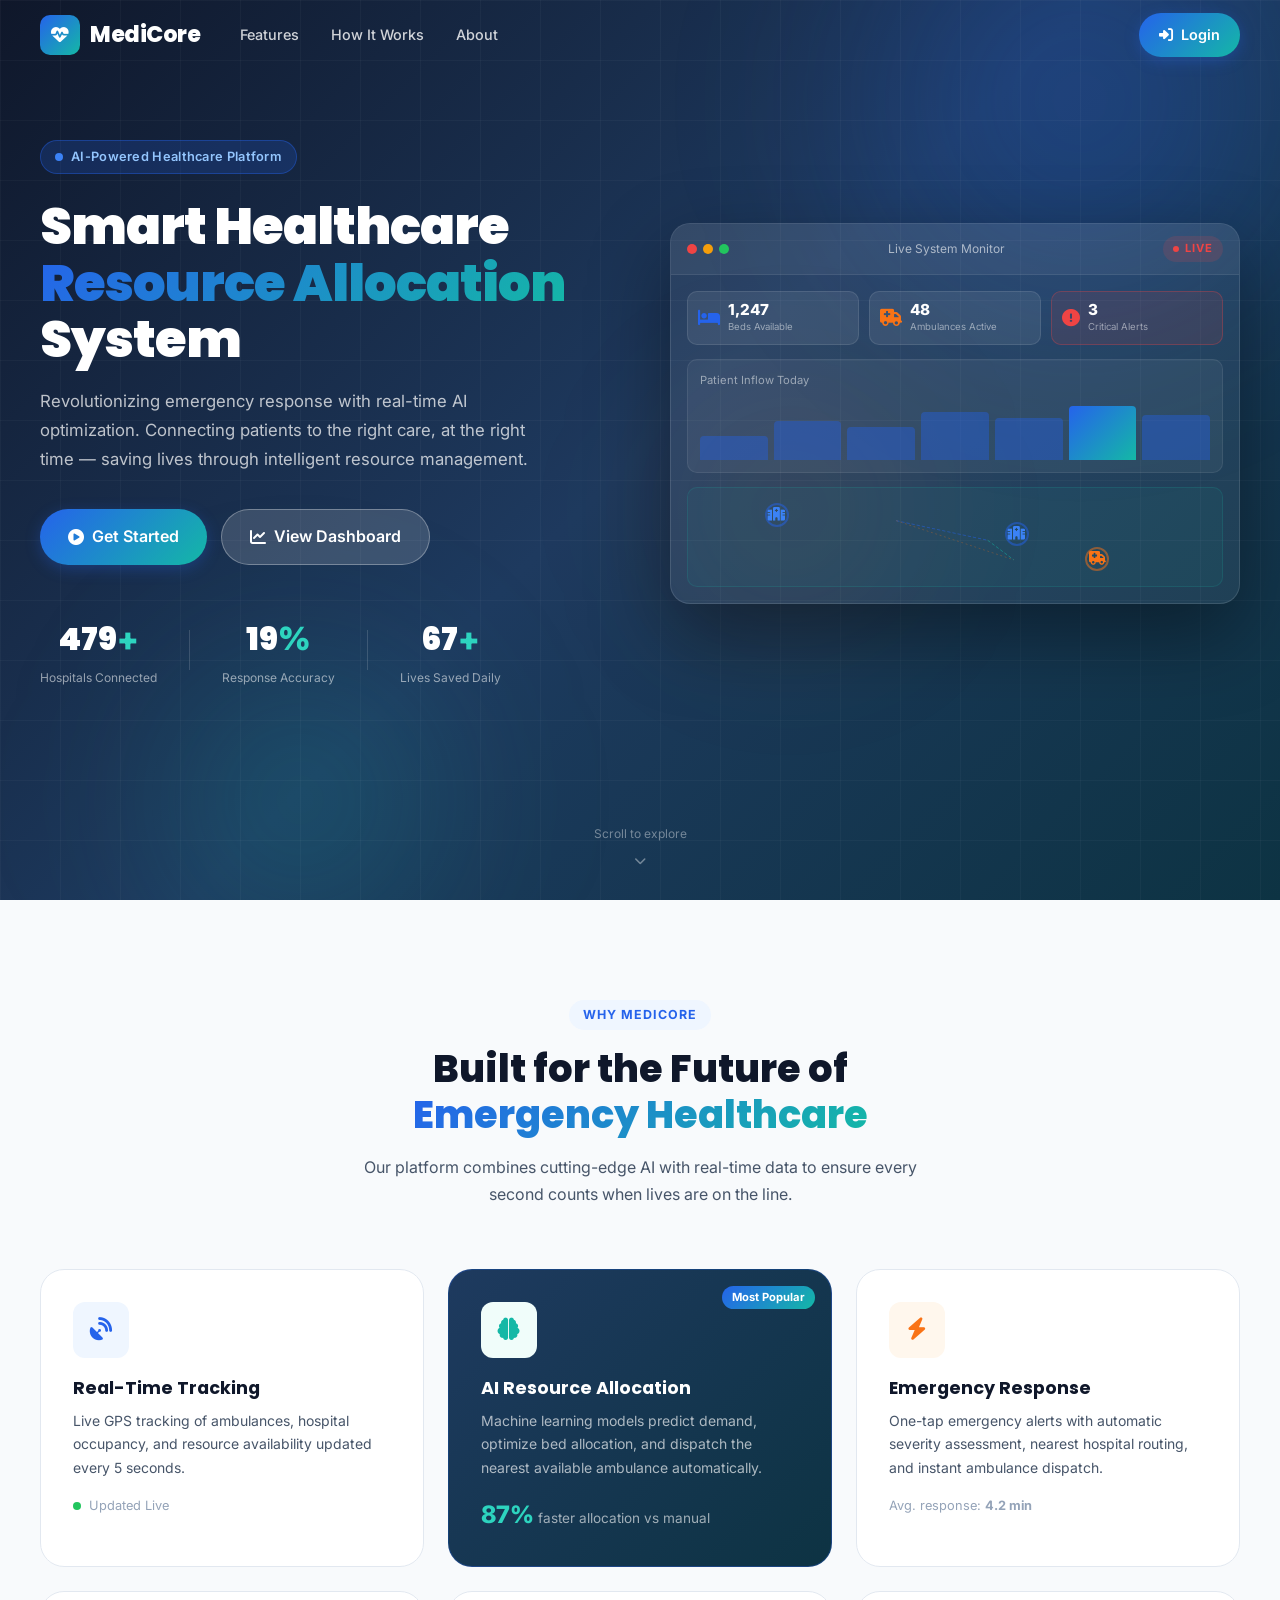
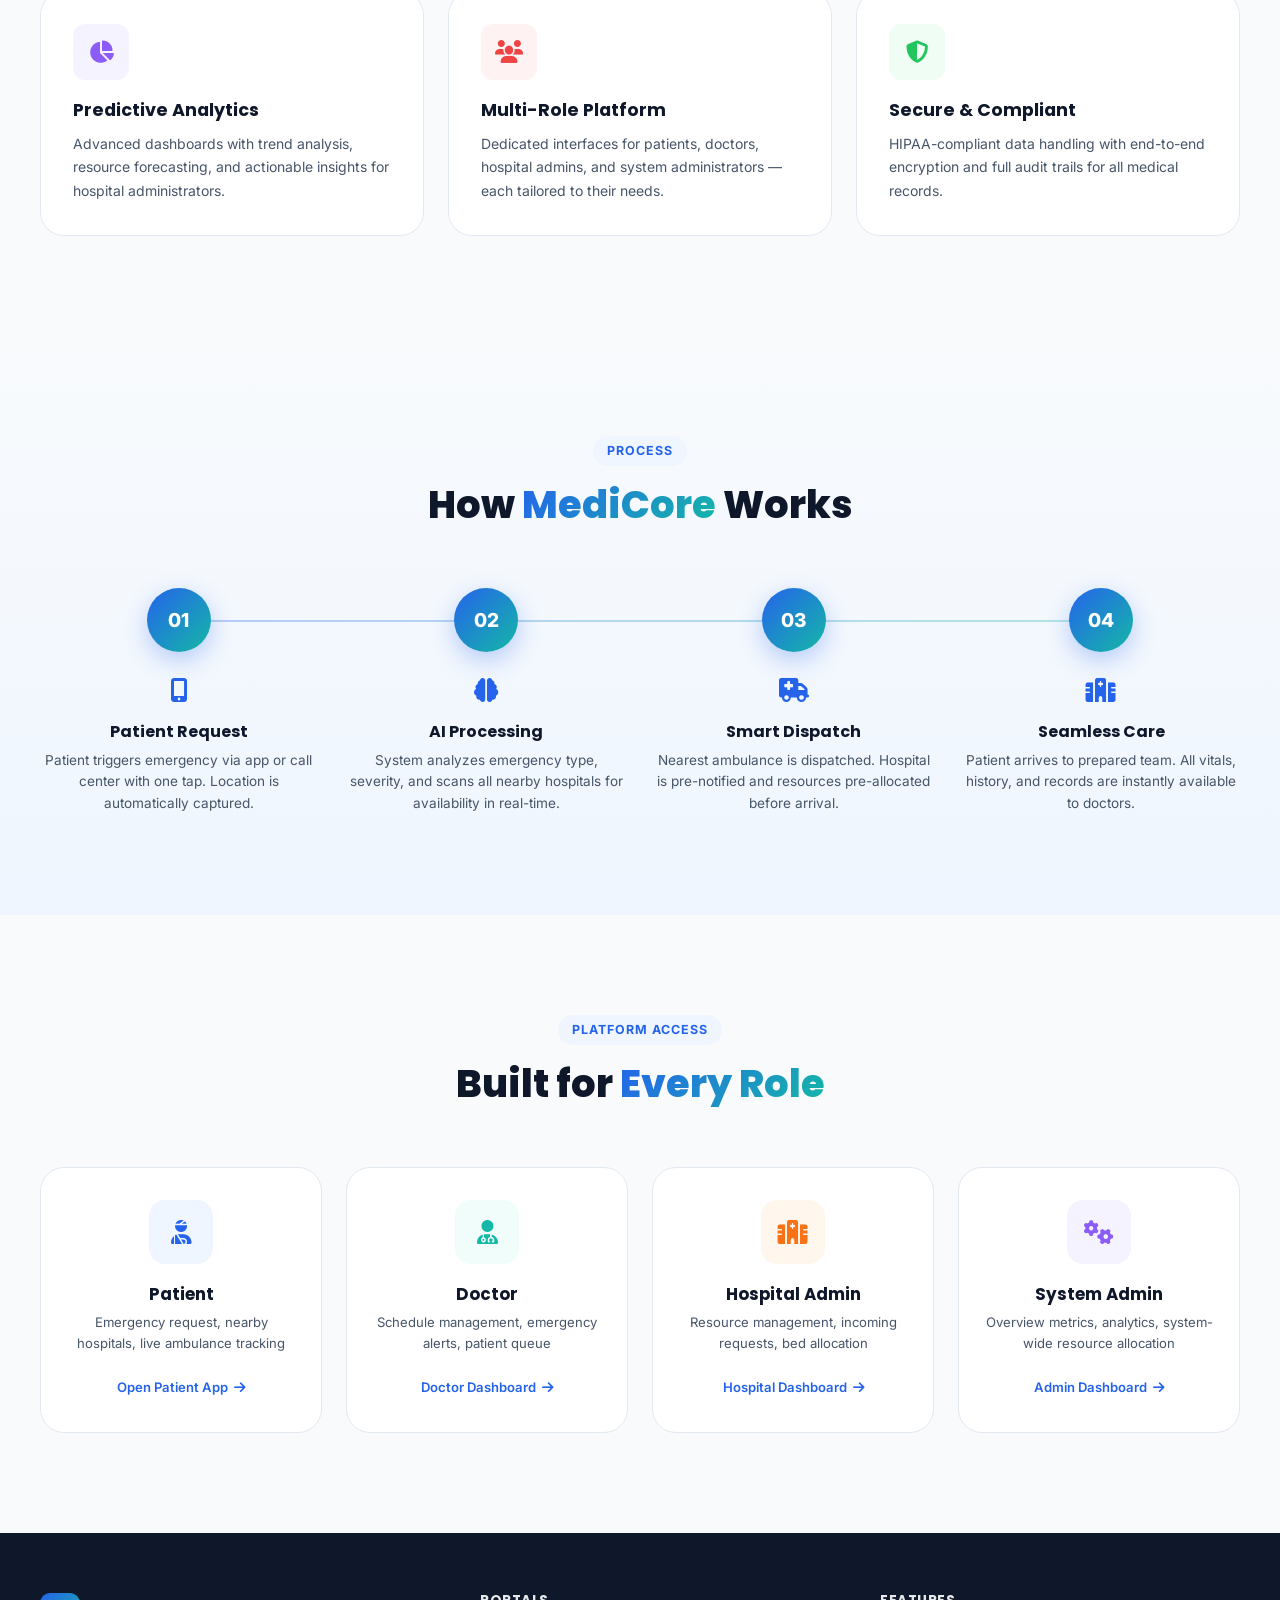
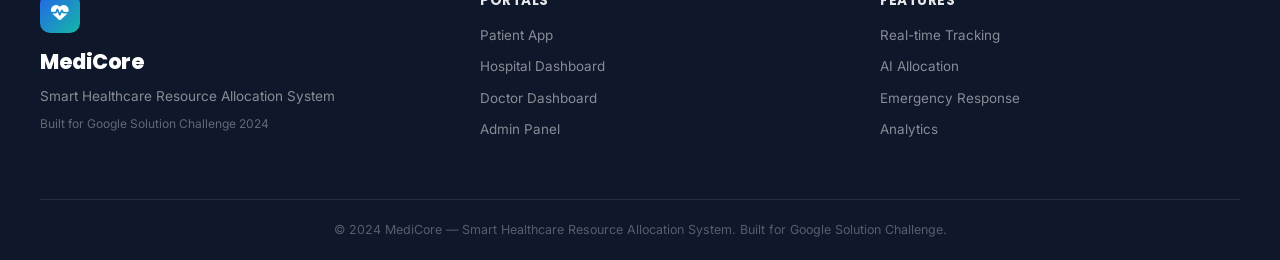
==== commit b4386ecd: "sort_final" ====
--- a/index.html
+++ b/index.html
@@ -11,9 +11,9 @@
         href="https://fonts.googleapis.com/css2?family=Inter:wght@300;400;500;600;700;800;900&family=Poppins:wght@400;500;600;700;800&display=swap"
         rel="stylesheet">
     <link rel="stylesheet" href="https://cdnjs.cloudflare.com/ajax/libs/font-awesome/6.5.0/css/all.min.css">
-    <link rel="stylesheet" href="shared.css">
-    <link rel="stylesheet" href="landing.css">
-    <link rel="stylesheet" href="mobile.css">
+    <link rel="stylesheet" href="assets/css/shared.css">
+    <link rel="stylesheet" href="assets/css/landing.css">
+    <link rel="stylesheet" href="assets/css/mobile.css">
 </head>
 
 <body>
@@ -376,8 +376,8 @@
         </div>
     </footer>
 
-    <script src="auth.js"></script>
-    <script src="landing.js"></script>
+    <script src="assets/js/auth.js"></script>
+    <script src="assets/js/landing.js"></script>
     <script>
         // Update navbar based on auth state
         document.addEventListener('DOMContentLoaded', () => {
--- a/assets/css/shared.css
+++ b/assets/css/shared.css
@@ -0,0 +1,897 @@
+/* ============================
+   SHARED DESIGN SYSTEM
+   MediCore Platform
+   ============================ */
+
+:root {
+    --primary: #2563EB;
+    --primary-light: #3B82F6;
+    --primary-dark: #1D4ED8;
+    --primary-bg: #EFF6FF;
+    --secondary: #14B8A6;
+    --secondary-light: #2DD4BF;
+    --secondary-bg: #F0FDFA;
+    --accent: #F97316;
+    --accent-bg: #FFF7ED;
+    --alert: #EF4444;
+    --alert-bg: #FEF2F2;
+    --success: #22C55E;
+    --success-bg: #F0FDF4;
+    --warning: #F59E0B;
+    --warning-bg: #FFFBEB;
+    --purple: #8B5CF6;
+    --purple-bg: #F5F3FF;
+    --bg: #F8FAFC;
+    --bg-card: #FFFFFF;
+    --text-primary: #0F172A;
+    --text-secondary: #475569;
+    --text-muted: #94A3B8;
+    --border: #E2E8F0;
+    --border-light: #F1F5F9;
+    --shadow-sm: 0 1px 3px rgba(0, 0, 0, 0.08), 0 1px 2px rgba(0, 0, 0, 0.04);
+    --shadow-md: 0 4px 16px rgba(0, 0, 0, 0.08), 0 2px 8px rgba(0, 0, 0, 0.04);
+    --shadow-lg: 0 20px 40px rgba(0, 0, 0, 0.10), 0 8px 20px rgba(0, 0, 0, 0.06);
+    --shadow-xl: 0 30px 60px rgba(0, 0, 0, 0.12);
+    --radius-sm: 8px;
+    --radius-md: 12px;
+    --radius-lg: 16px;
+    --radius-xl: 24px;
+    --radius-full: 9999px;
+    --gradient-primary: linear-gradient(135deg, #2563EB 0%, #14B8A6 100%);
+    --gradient-hero: linear-gradient(135deg, #0F172A 0%, #1e3a5f 50%, #0d3343 100%);
+    --gradient-card: linear-gradient(135deg, rgba(37, 99, 235, 0.05) 0%, rgba(20, 184, 166, 0.05) 100%);
+    --sidebar-width: 260px;
+    --navbar-height: 70px;
+    --transition: all 0.3s cubic-bezier(0.4, 0, 0.2, 1);
+}
+
+*,
+*::before,
+*::after {
+    box-sizing: border-box;
+    margin: 0;
+    padding: 0;
+}
+
+html {
+    scroll-behavior: smooth;
+}
+
+body {
+    font-family: 'Inter', -apple-system, BlinkMacSystemFont, sans-serif;
+    background: var(--bg);
+    color: var(--text-primary);
+    line-height: 1.6;
+    -webkit-font-smoothing: antialiased;
+}
+
+h1,
+h2,
+h3,
+h4,
+h5,
+h6 {
+    font-family: 'Poppins', 'Inter', sans-serif;
+    font-weight: 700;
+    line-height: 1.2;
+}
+
+a {
+    text-decoration: none;
+    color: inherit;
+}
+
+img {
+    max-width: 100%;
+    display: block;
+}
+
+/* ============================
+   BUTTONS
+   ============================ */
+.btn {
+    display: inline-flex;
+    align-items: center;
+    gap: 8px;
+    padding: 10px 20px;
+    border-radius: var(--radius-full);
+    font-weight: 600;
+    font-size: 0.9rem;
+    cursor: pointer;
+    border: none;
+    transition: var(--transition);
+    white-space: nowrap;
+    font-family: 'Inter', sans-serif;
+}
+
+.btn-primary {
+    background: var(--gradient-primary);
+    color: white;
+    box-shadow: 0 4px 15px rgba(37, 99, 235, 0.3);
+}
+
+.btn-primary:hover {
+    transform: translateY(-2px);
+    box-shadow: 0 8px 25px rgba(37, 99, 235, 0.4);
+}
+
+.btn-outline {
+    background: transparent;
+    color: var(--primary);
+    border: 2px solid var(--primary);
+}
+
+.btn-outline:hover {
+    background: var(--primary);
+    color: white;
+}
+
+.btn-glass {
+    background: rgba(255, 255, 255, 0.15);
+    color: white;
+    border: 1px solid rgba(255, 255, 255, 0.3);
+    backdrop-filter: blur(10px);
+}
+
+.btn-glass:hover {
+    background: rgba(255, 255, 255, 0.25);
+    transform: translateY(-2px);
+}
+
+.btn-lg {
+    padding: 14px 28px;
+    font-size: 1rem;
+    border-radius: var(--radius-full);
+}
+
+.btn-sm {
+    padding: 6px 14px;
+    font-size: 0.8rem;
+}
+
+.btn-danger {
+    background: linear-gradient(135deg, #EF4444, #DC2626);
+    color: white;
+    box-shadow: 0 4px 15px rgba(239, 68, 68, 0.3);
+}
+
+.btn-danger:hover {
+    transform: translateY(-2px);
+    box-shadow: 0 8px 25px rgba(239, 68, 68, 0.45);
+}
+
+.btn-success {
+    background: linear-gradient(135deg, #22C55E, #16A34A);
+    color: white;
+    box-shadow: 0 4px 15px rgba(34, 197, 94, 0.3);
+}
+
+.btn-teal {
+    background: linear-gradient(135deg, #14B8A6, #0D9488);
+    color: white;
+    box-shadow: 0 4px 15px rgba(20, 184, 166, 0.3);
+}
+
+.btn-block {
+    width: 100%;
+    justify-content: center;
+}
+
+/* ============================
+   CARDS
+   ============================ */
+.card {
+    background: var(--bg-card);
+    border-radius: var(--radius-lg);
+    border: 1px solid var(--border);
+    box-shadow: var(--shadow-sm);
+    padding: 24px;
+    transition: var(--transition);
+}
+
+.card:hover {
+    box-shadow: var(--shadow-md);
+    transform: translateY(-2px);
+}
+
+/* ============================
+   BADGES / STATUS
+   ============================ */
+.badge {
+    display: inline-flex;
+    align-items: center;
+    gap: 5px;
+    padding: 4px 10px;
+    border-radius: var(--radius-full);
+    font-size: 0.75rem;
+    font-weight: 600;
+}
+
+.badge-success {
+    background: var(--success-bg);
+    color: #16A34A;
+}
+
+.badge-warning {
+    background: var(--warning-bg);
+    color: #D97706;
+}
+
+.badge-danger {
+    background: var(--alert-bg);
+    color: #DC2626;
+}
+
+.badge-info {
+    background: var(--primary-bg);
+    color: var(--primary);
+}
+
+.badge-live {
+    background: rgba(239, 68, 68, 0.1);
+    color: #DC2626;
+    animation: pulse-badge 2s infinite;
+}
+
+@keyframes pulse-badge {
+
+    0%,
+    100% {
+        opacity: 1;
+    }
+
+    50% {
+        opacity: 0.7;
+    }
+}
+
+/* ============================
+   LIVE INDICATORS
+   ============================ */
+.live-badge {
+    display: inline-flex;
+    align-items: center;
+    gap: 6px;
+    padding: 4px 10px;
+    background: rgba(239, 68, 68, 0.15);
+    color: #EF4444;
+    border-radius: var(--radius-full);
+    font-size: 0.7rem;
+    font-weight: 700;
+    letter-spacing: 1px;
+}
+
+.live-pulse {
+    width: 6px;
+    height: 6px;
+    background: #EF4444;
+    border-radius: 50%;
+    animation: live-anim 1.2s infinite;
+    display: inline-block;
+}
+
+@keyframes live-anim {
+
+    0%,
+    100% {
+        opacity: 1;
+        transform: scale(1);
+    }
+
+    50% {
+        opacity: 0.4;
+        transform: scale(0.7);
+    }
+}
+
+/* ============================
+   SHARED DASHBOARD LAYOUT
+   ============================ */
+.dashboard-layout {
+    display: flex;
+    min-height: 100vh;
+    background: var(--bg);
+}
+
+/* SIDEBAR */
+.sidebar {
+    width: var(--sidebar-width);
+    background: var(--text-primary);
+    color: white;
+    display: flex;
+    flex-direction: column;
+    position: fixed;
+    top: 0;
+    left: 0;
+    height: 100vh;
+    z-index: 100;
+    transition: var(--transition);
+}
+
+.sidebar-brand {
+    padding: 24px 20px;
+    border-bottom: 1px solid rgba(255, 255, 255, 0.1);
+    display: flex;
+    align-items: center;
+    gap: 12px;
+}
+
+.sidebar-brand .brand-icon-sm {
+    width: 38px;
+    height: 38px;
+    background: var(--gradient-primary);
+    border-radius: var(--radius-sm);
+    display: flex;
+    align-items: center;
+    justify-content: center;
+    font-size: 1rem;
+    color: white;
+}
+
+.sidebar-brand .brand-text h3 {
+    font-size: 1rem;
+    font-weight: 700;
+    color: white;
+}
+
+.sidebar-brand .brand-text p {
+    font-size: 0.7rem;
+    color: rgba(255, 255, 255, 0.5);
+    margin-top: 1px;
+}
+
+.sidebar-nav {
+    flex: 1;
+    padding: 20px 12px;
+    overflow-y: auto;
+}
+
+.nav-section-label {
+    font-size: 0.65rem;
+    font-weight: 600;
+    text-transform: uppercase;
+    letter-spacing: 1.5px;
+    color: rgba(255, 255, 255, 0.4);
+    padding: 8px 10px 6px;
+    margin-top: 12px;
+}
+
+.sidebar-link {
+    display: flex;
+    align-items: center;
+    gap: 12px;
+    padding: 10px 12px;
+    border-radius: var(--radius-md);
+    color: rgba(255, 255, 255, 0.7);
+    font-size: 0.875rem;
+    font-weight: 500;
+    transition: var(--transition);
+    cursor: pointer;
+    margin-bottom: 2px;
+    border: none;
+    background: none;
+    width: 100%;
+    text-align: left;
+    text-decoration: none;
+}
+
+.sidebar-link:hover {
+    background: rgba(255, 255, 255, 0.08);
+    color: white;
+}
+
+.sidebar-link.active {
+    background: var(--gradient-primary);
+    color: white;
+    box-shadow: 0 4px 12px rgba(37, 99, 235, 0.3);
+}
+
+.sidebar-link i {
+    width: 20px;
+    text-align: center;
+    font-size: 0.95rem;
+}
+
+.sidebar-link .badge-count {
+    margin-left: auto;
+    background: var(--alert);
+    color: white;
+    border-radius: var(--radius-full);
+    font-size: 0.7rem;
+    font-weight: 700;
+    padding: 1px 7px;
+    min-width: 20px;
+    text-align: center;
+}
+
+.sidebar-footer {
+    padding: 16px 12px;
+    border-top: 1px solid rgba(255, 255, 255, 0.1);
+}
+
+.sidebar-user {
+    display: flex;
+    align-items: center;
+    gap: 10px;
+    padding: 10px;
+    border-radius: var(--radius-md);
+    cursor: pointer;
+    transition: var(--transition);
+}
+
+.sidebar-user:hover {
+    background: rgba(255, 255, 255, 0.08);
+}
+
+.user-avatar {
+    width: 36px;
+    height: 36px;
+    border-radius: 50%;
+    background: var(--gradient-primary);
+    display: flex;
+    align-items: center;
+    justify-content: center;
+    font-size: 0.875rem;
+    font-weight: 700;
+    color: white;
+    flex-shrink: 0;
+}
+
+.user-info h4 {
+    font-size: 0.8rem;
+    color: white;
+    font-weight: 600;
+}
+
+.user-info p {
+    font-size: 0.7rem;
+    color: rgba(255, 255, 255, 0.5);
+}
+
+/* MAIN CONTENT */
+.main-content {
+    margin-left: var(--sidebar-width);
+    flex: 1;
+    display: flex;
+    flex-direction: column;
+    min-height: 100vh;
+}
+
+/* TOPBAR */
+.topbar {
+    height: var(--navbar-height);
+    background: var(--bg-card);
+    border-bottom: 1px solid var(--border);
+    display: flex;
+    align-items: center;
+    justify-content: space-between;
+    padding: 0 28px;
+    position: sticky;
+    top: 0;
+    z-index: 50;
+}
+
+.topbar-left h2 {
+    font-size: 1.2rem;
+    font-weight: 700;
+    color: var(--text-primary);
+}
+
+.topbar-left p {
+    font-size: 0.8rem;
+    color: var(--text-muted);
+}
+
+.topbar-right {
+    display: flex;
+    align-items: center;
+    gap: 12px;
+}
+
+.icon-btn {
+    width: 38px;
+    height: 38px;
+    border-radius: var(--radius-md);
+    border: 1px solid var(--border);
+    background: var(--bg-card);
+    display: flex;
+    align-items: center;
+    justify-content: center;
+    cursor: pointer;
+    color: var(--text-secondary);
+    transition: var(--transition);
+    font-size: 0.9rem;
+}
+
+.icon-btn:hover {
+    background: var(--primary-bg);
+    color: var(--primary);
+    border-color: var(--primary);
+}
+
+.icon-btn.alert-btn {
+    position: relative;
+}
+
+.notif-dot {
+    position: absolute;
+    top: 6px;
+    right: 6px;
+    width: 8px;
+    height: 8px;
+    background: var(--alert);
+    border-radius: 50%;
+    border: 2px solid white;
+}
+
+/* PAGE CONTENT */
+.page-content {
+    padding: 28px;
+    flex: 1;
+}
+
+/* ============================
+   METRICS CARDS
+   ============================ */
+.metrics-grid {
+    display: grid;
+    grid-template-columns: repeat(auto-fit, minmax(200px, 1fr));
+    gap: 20px;
+    margin-bottom: 28px;
+}
+
+.metric-card {
+    background: var(--bg-card);
+    border: 1px solid var(--border);
+    border-radius: var(--radius-lg);
+    padding: 20px 24px;
+    display: flex;
+    align-items: center;
+    gap: 16px;
+    box-shadow: var(--shadow-sm);
+    transition: var(--transition);
+    cursor: default;
+}
+
+.metric-card:hover {
+    box-shadow: var(--shadow-md);
+    transform: translateY(-2px);
+}
+
+.metric-icon {
+    width: 52px;
+    height: 52px;
+    border-radius: var(--radius-md);
+    display: flex;
+    align-items: center;
+    justify-content: center;
+    font-size: 1.3rem;
+    flex-shrink: 0;
+}
+
+.metric-icon.blue {
+    background: var(--primary-bg);
+    color: var(--primary);
+}
+
+.metric-icon.teal {
+    background: var(--secondary-bg);
+    color: var(--secondary);
+}
+
+.metric-icon.orange {
+    background: var(--accent-bg);
+    color: var(--accent);
+}
+
+.metric-icon.red {
+    background: var(--alert-bg);
+    color: var(--alert);
+}
+
+.metric-icon.green {
+    background: var(--success-bg);
+    color: var(--success);
+}
+
+.metric-icon.purple {
+    background: var(--purple-bg);
+    color: var(--purple);
+}
+
+.metric-info .metric-value {
+    font-size: 1.8rem;
+    font-weight: 800;
+    color: var(--text-primary);
+    line-height: 1;
+}
+
+.metric-info .metric-label {
+    font-size: 0.8rem;
+    color: var(--text-muted);
+    margin-top: 4px;
+}
+
+.metric-info .metric-change {
+    font-size: 0.75rem;
+    font-weight: 600;
+    margin-top: 4px;
+}
+
+.metric-change.up {
+    color: var(--success);
+}
+
+.metric-change.down {
+    color: var(--alert);
+}
+
+/* ============================
+   SECTION HEADERS
+   ============================ */
+.section-head {
+    display: flex;
+    align-items: center;
+    justify-content: space-between;
+    margin-bottom: 16px;
+}
+
+.section-head h3 {
+    font-size: 1.05rem;
+    font-weight: 700;
+    color: var(--text-primary);
+}
+
+.section-head p {
+    font-size: 0.8rem;
+    color: var(--text-muted);
+    margin-top: 2px;
+}
+
+/* ============================
+   TABLES
+   ============================ */
+.data-table {
+    width: 100%;
+    border-collapse: collapse;
+}
+
+.data-table th {
+    text-align: left;
+    font-size: 0.75rem;
+    font-weight: 600;
+    text-transform: uppercase;
+    letter-spacing: 0.5px;
+    color: var(--text-muted);
+    padding: 12px 16px;
+    border-bottom: 1px solid var(--border);
+}
+
+.data-table td {
+    padding: 14px 16px;
+    font-size: 0.875rem;
+    color: var(--text-primary);
+    border-bottom: 1px solid var(--border-light);
+    vertical-align: middle;
+}
+
+.data-table tr:last-child td {
+    border-bottom: none;
+}
+
+.data-table tr:hover td {
+    background: var(--bg);
+}
+
+/* ============================
+   PROGRESS BARS
+   ============================ */
+.progress-bar-wrap {
+    background: var(--border-light);
+    border-radius: var(--radius-full);
+    height: 8px;
+    overflow: hidden;
+}
+
+.progress-bar-fill {
+    height: 100%;
+    border-radius: var(--radius-full);
+    transition: width 1s ease;
+}
+
+/* ============================
+   FORM ELEMENTS
+   ============================ */
+.form-group {
+    margin-bottom: 18px;
+}
+
+.form-group label {
+    display: block;
+    font-size: 0.85rem;
+    font-weight: 600;
+    color: var(--text-secondary);
+    margin-bottom: 6px;
+}
+
+.form-control {
+    width: 100%;
+    padding: 11px 16px;
+    border: 1px solid var(--border);
+    border-radius: var(--radius-md);
+    font-size: 0.9rem;
+    font-family: 'Inter', sans-serif;
+    color: var(--text-primary);
+    background: var(--bg-card);
+    transition: var(--transition);
+}
+
+.form-control:focus {
+    outline: none;
+    border-color: var(--primary);
+    box-shadow: 0 0 0 3px rgba(37, 99, 235, 0.1);
+}
+
+.form-control::placeholder {
+    color: var(--text-muted);
+}
+
+select.form-control {
+    cursor: pointer;
+}
+
+/* ============================
+   STATUS INDICATORS
+   ============================ */
+.status-dot {
+    width: 8px;
+    height: 8px;
+    border-radius: 50%;
+    display: inline-block;
+    flex-shrink: 0;
+}
+
+.status-dot.available {
+    background: var(--success);
+}
+
+.status-dot.busy {
+    background: var(--alert);
+}
+
+.status-dot.moderate {
+    background: var(--warning);
+}
+
+/* ============================
+   SCROLLBAR
+   ============================ */
+::-webkit-scrollbar {
+    width: 6px;
+    height: 6px;
+}
+
+::-webkit-scrollbar-track {
+    background: var(--border-light);
+}
+
+::-webkit-scrollbar-thumb {
+    background: var(--border);
+    border-radius: var(--radius-full);
+}
+
+::-webkit-scrollbar-thumb:hover {
+    background: var(--text-muted);
+}
+
+/* ============================
+   GRADIENT TEXT
+   ============================ */
+.gradient-text {
+    background: var(--gradient-primary);
+    -webkit-background-clip: text;
+    -webkit-text-fill-color: transparent;
+    background-clip: text;
+}
+
+/* ============================
+   ANIMATIONS
+   ============================ */
+@keyframes fadeInUp {
+    from {
+        opacity: 0;
+        transform: translateY(24px);
+    }
+
+    to {
+        opacity: 1;
+        transform: translateY(0);
+    }
+}
+
+@keyframes fadeIn {
+    from {
+        opacity: 0;
+    }
+
+    to {
+        opacity: 1;
+    }
+}
+
+@keyframes slideInLeft {
+    from {
+        opacity: 0;
+        transform: translateX(-24px);
+    }
+
+    to {
+        opacity: 1;
+        transform: translateX(0);
+    }
+}
+
+@keyframes scaleIn {
+    from {
+        opacity: 0;
+        transform: scale(0.92);
+    }
+
+    to {
+        opacity: 1;
+        transform: scale(1);
+    }
+}
+
+.animate-fadeInUp {
+    animation: fadeInUp 0.6s ease both;
+}
+
+.animate-delay-1 {
+    animation-delay: 0.1s;
+}
+
+.animate-delay-2 {
+    animation-delay: 0.2s;
+}
+
+.animate-delay-3 {
+    animation-delay: 0.3s;
+}
+
+.animate-delay-4 {
+    animation-delay: 0.4s;
+}
+
+/* ============================
+   RESPONSIVE
+   ============================ */
+@media (max-width: 1024px) {
+    .sidebar {
+        transform: translateX(-100%);
+    }
+
+    .sidebar.open {
+        transform: translateX(0);
+    }
+
+    .main-content {
+        margin-left: 0;
+    }
+}
+
+@media (max-width: 768px) {
+    .metrics-grid {
+        grid-template-columns: 1fr 1fr;
+    }
+
+    .page-content {
+        padding: 16px;
+    }
+}
+
+@media (max-width: 480px) {
+    .metrics-grid {
+        grid-template-columns: 1fr;
+    }
+}
--- a/assets/css/landing.css
+++ b/assets/css/landing.css
@@ -0,0 +1,1113 @@
+/* ============================
+   LANDING PAGE STYLES
+   ============================ */
+
+/* NAVBAR */
+.navbar {
+    position: fixed;
+    top: 0;
+    left: 0;
+    right: 0;
+    z-index: 1000;
+    padding: 0 40px;
+    height: 70px;
+    background: transparent;
+    transition: all 0.4s ease;
+}
+
+.navbar.scrolled {
+    background: rgba(15, 23, 42, 0.95);
+    backdrop-filter: blur(20px);
+    box-shadow: 0 1px 30px rgba(0, 0, 0, 0.2);
+}
+
+.nav-container {
+    max-width: 1280px;
+    margin: 0 auto;
+    height: 100%;
+    display: flex;
+    align-items: center;
+    gap: 40px;
+}
+
+.nav-brand {
+    display: flex;
+    align-items: center;
+    gap: 10px;
+    text-decoration: none;
+}
+
+.brand-icon {
+    width: 40px;
+    height: 40px;
+    background: var(--gradient-primary);
+    border-radius: 10px;
+    display: flex;
+    align-items: center;
+    justify-content: center;
+    color: white;
+    font-size: 1.1rem;
+    animation: heartbeat 2s ease-in-out infinite;
+}
+
+@keyframes heartbeat {
+
+    0%,
+    100% {
+        transform: scale(1);
+    }
+
+    14% {
+        transform: scale(1.1);
+    }
+
+    28% {
+        transform: scale(1);
+    }
+
+    42% {
+        transform: scale(1.07);
+    }
+
+    70% {
+        transform: scale(1);
+    }
+}
+
+.brand-name {
+    font-family: 'Poppins', sans-serif;
+    font-weight: 800;
+    font-size: 1.4rem;
+    color: white;
+    letter-spacing: -0.5px;
+}
+
+.nav-links {
+    display: flex;
+    align-items: center;
+    gap: 32px;
+    flex: 1;
+}
+
+.nav-link {
+    color: rgba(255, 255, 255, 0.8);
+    font-size: 0.9rem;
+    font-weight: 500;
+    transition: color 0.2s;
+}
+
+.nav-link:hover {
+    color: white;
+}
+
+.nav-actions {
+    display: flex;
+    align-items: center;
+    gap: 12px;
+    margin-left: auto;
+}
+
+.nav-actions .btn-outline {
+    color: rgba(255, 255, 255, 0.9);
+    border-color: rgba(255, 255, 255, 0.3);
+}
+
+.nav-actions .btn-outline:hover {
+    background: rgba(255, 255, 255, 0.15);
+    color: white;
+    border-color: rgba(255, 255, 255, 0.5);
+}
+
+.hamburger {
+    display: none;
+    flex-direction: column;
+    gap: 5px;
+    background: none;
+    border: none;
+    cursor: pointer;
+    padding: 5px;
+}
+
+.hamburger span {
+    display: block;
+    width: 24px;
+    height: 2px;
+    background: white;
+    border-radius: 2px;
+    transition: var(--transition);
+}
+
+/* ============================
+   HERO
+   ============================ */
+.hero {
+    min-height: 100vh;
+    background: var(--gradient-hero);
+    position: relative;
+    overflow: hidden;
+    display: flex;
+    flex-direction: column;
+    align-items: center;
+}
+
+.hero-bg {
+    position: absolute;
+    inset: 0;
+    overflow: hidden;
+}
+
+.hero-orb {
+    position: absolute;
+    border-radius: 50%;
+    filter: blur(80px);
+    pointer-events: none;
+}
+
+.orb-1 {
+    width: 600px;
+    height: 600px;
+    background: radial-gradient(circle, rgba(37, 99, 235, 0.3) 0%, transparent 70%);
+    top: -200px;
+    right: -100px;
+    animation: float1 8s ease-in-out infinite;
+}
+
+.orb-2 {
+    width: 400px;
+    height: 400px;
+    background: radial-gradient(circle, rgba(20, 184, 166, 0.25) 0%, transparent 70%);
+    bottom: -100px;
+    left: 100px;
+    animation: float2 10s ease-in-out infinite;
+}
+
+.orb-3 {
+    width: 300px;
+    height: 300px;
+    background: radial-gradient(circle, rgba(249, 115, 22, 0.15) 0%, transparent 70%);
+    top: 40%;
+    left: 50%;
+    animation: float3 6s ease-in-out infinite;
+}
+
+@keyframes float1 {
+
+    0%,
+    100% {
+        transform: translate(0, 0);
+    }
+
+    50% {
+        transform: translate(-30px, 40px);
+    }
+}
+
+@keyframes float2 {
+
+    0%,
+    100% {
+        transform: translate(0, 0);
+    }
+
+    50% {
+        transform: translate(40px, -30px);
+    }
+}
+
+@keyframes float3 {
+
+    0%,
+    100% {
+        transform: translate(0, 0);
+    }
+
+    50% {
+        transform: translate(-20px, 20px);
+    }
+}
+
+.grid-overlay {
+    position: absolute;
+    inset: 0;
+    background-image:
+        linear-gradient(rgba(255, 255, 255, 0.03) 1px, transparent 1px),
+        linear-gradient(90deg, rgba(255, 255, 255, 0.03) 1px, transparent 1px);
+    background-size: 60px 60px;
+}
+
+.hero-container {
+    max-width: 1280px;
+    width: 100%;
+    margin: 0 auto;
+    padding: 140px 40px 80px;
+    display: grid;
+    grid-template-columns: 1fr 1fr;
+    gap: 60px;
+    align-items: center;
+    position: relative;
+    z-index: 2;
+}
+
+.hero-content {
+    animation: fadeInUp 0.8s ease both;
+}
+
+.hero-badge {
+    display: inline-flex;
+    align-items: center;
+    gap: 8px;
+    background: rgba(37, 99, 235, 0.2);
+    border: 1px solid rgba(37, 99, 235, 0.4);
+    color: #93c5fd;
+    padding: 6px 14px;
+    border-radius: var(--radius-full);
+    font-size: 0.8rem;
+    font-weight: 600;
+    margin-bottom: 24px;
+    letter-spacing: 0.3px;
+}
+
+.badge-dot {
+    width: 8px;
+    height: 8px;
+    border-radius: 50%;
+    background: #3B82F6;
+    animation: live-anim 1.5s infinite;
+}
+
+.hero-title {
+    font-size: clamp(2.2rem, 4vw, 3.5rem);
+    font-weight: 900;
+    color: white;
+    line-height: 1.1;
+    margin-bottom: 20px;
+    letter-spacing: -1px;
+}
+
+.hero-subtitle {
+    font-size: 1.05rem;
+    color: rgba(255, 255, 255, 0.72);
+    line-height: 1.7;
+    max-width: 500px;
+    margin-bottom: 36px;
+}
+
+.hero-cta {
+    display: flex;
+    gap: 14px;
+    flex-wrap: wrap;
+    margin-bottom: 48px;
+}
+
+.pulse-btn {
+    position: relative;
+}
+
+.pulse-btn::before {
+    content: '';
+    position: absolute;
+    inset: -4px;
+    border-radius: var(--radius-full);
+    background: var(--gradient-primary);
+    opacity: 0;
+    animation: pulse-ring 2s ease-out infinite;
+}
+
+@keyframes pulse-ring {
+    0% {
+        transform: scale(1);
+        opacity: 0.4;
+    }
+
+    100% {
+        transform: scale(1.3);
+        opacity: 0;
+    }
+}
+
+.hero-stats {
+    display: flex;
+    align-items: center;
+    gap: 32px;
+}
+
+.stat-item {
+    text-align: center;
+}
+
+.stat-number {
+    font-size: 2rem;
+    font-weight: 900;
+    color: white;
+    font-family: 'Poppins', sans-serif;
+    line-height: 1;
+}
+
+.stat-item>span:nth-child(2) {
+    font-size: 2rem;
+    font-weight: 900;
+    color: var(--secondary-light);
+}
+
+.stat-label {
+    display: block;
+    font-size: 0.75rem;
+    color: rgba(255, 255, 255, 0.55);
+    margin-top: 4px;
+}
+
+.stat-divider {
+    width: 1px;
+    height: 40px;
+    background: rgba(255, 255, 255, 0.15);
+}
+
+/* Dashboard Preview Card */
+.hero-visual {
+    animation: fadeInUp 0.8s ease 0.3s both;
+}
+
+.dashboard-preview {
+    background: rgba(255, 255, 255, 0.06);
+    border: 1px solid rgba(255, 255, 255, 0.12);
+    border-radius: 20px;
+    overflow: hidden;
+    backdrop-filter: blur(20px);
+    box-shadow: 0 30px 80px rgba(0, 0, 0, 0.4);
+}
+
+.preview-header {
+    display: flex;
+    align-items: center;
+    gap: 10px;
+    padding: 12px 16px;
+    background: rgba(255, 255, 255, 0.05);
+    border-bottom: 1px solid rgba(255, 255, 255, 0.08);
+}
+
+.preview-dots {
+    display: flex;
+    gap: 6px;
+}
+
+.dot {
+    width: 10px;
+    height: 10px;
+    border-radius: 50%;
+}
+
+.dot.red {
+    background: #EF4444;
+}
+
+.dot.yellow {
+    background: #F59E0B;
+}
+
+.dot.green {
+    background: #22C55E;
+}
+
+.preview-title {
+    font-size: 0.75rem;
+    color: rgba(255, 255, 255, 0.6);
+    flex: 1;
+    text-align: center;
+}
+
+.preview-body {
+    padding: 16px;
+    display: flex;
+    flex-direction: column;
+    gap: 14px;
+}
+
+.preview-cards {
+    display: grid;
+    grid-template-columns: 1fr 1fr 1fr;
+    gap: 10px;
+}
+
+.mini-card {
+    background: rgba(255, 255, 255, 0.08);
+    border: 1px solid rgba(255, 255, 255, 0.1);
+    border-radius: 10px;
+    padding: 10px;
+    display: flex;
+    align-items: center;
+    gap: 8px;
+}
+
+.mini-card i {
+    font-size: 1.1rem;
+}
+
+.mini-val {
+    font-size: 0.95rem;
+    font-weight: 800;
+    color: white;
+    line-height: 1;
+}
+
+.mini-label {
+    font-size: 0.6rem;
+    color: rgba(255, 255, 255, 0.5);
+    margin-top: 2px;
+}
+
+.alert-card {
+    border-color: rgba(239, 68, 68, 0.3);
+    background: rgba(239, 68, 68, 0.1);
+}
+
+.preview-chart-area {
+    background: rgba(255, 255, 255, 0.05);
+    border: 1px solid rgba(255, 255, 255, 0.08);
+    border-radius: 10px;
+    padding: 12px;
+}
+
+.chart-label {
+    font-size: 0.7rem;
+    color: rgba(255, 255, 255, 0.5);
+    margin-bottom: 10px;
+}
+
+.mini-chart {
+    display: flex;
+    align-items: flex-end;
+    gap: 6px;
+    height: 60px;
+}
+
+.chart-bar {
+    flex: 1;
+    background: rgba(37, 99, 235, 0.4);
+    border-radius: 4px 4px 0 0;
+    transition: height 1s ease;
+}
+
+.chart-bar.active {
+    background: var(--gradient-primary);
+}
+
+.preview-map {
+    background: rgba(20, 184, 166, 0.05);
+    border: 1px solid rgba(20, 184, 166, 0.15);
+    border-radius: 10px;
+    height: 100px;
+    position: relative;
+    overflow: hidden;
+}
+
+.map-dot {
+    position: absolute;
+    display: flex;
+    flex-direction: column;
+    align-items: center;
+    justify-content: center;
+    z-index: 2;
+}
+
+.map-dot i {
+    font-size: 0.85rem;
+    color: var(--primary-light);
+    z-index: 2;
+}
+
+.ambulance-dot i {
+    color: var(--accent);
+}
+
+.dot-a {
+    left: 15%;
+    top: 20%;
+}
+
+.dot-b {
+    left: 60%;
+    top: 40%;
+}
+
+.dot-c {
+    left: 75%;
+    top: 65%;
+}
+
+.map-ring {
+    position: absolute;
+    width: 24px;
+    height: 24px;
+    border: 2px solid rgba(37, 99, 235, 0.5);
+    border-radius: 50%;
+    animation: ring-pulse 2s ease-out infinite;
+}
+
+.map-ring.amber {
+    border-color: rgba(249, 115, 22, 0.5);
+}
+
+@keyframes ring-pulse {
+    0% {
+        transform: scale(1);
+        opacity: 0.8;
+    }
+
+    100% {
+        transform: scale(2.5);
+        opacity: 0;
+    }
+}
+
+.map-lines {
+    position: absolute;
+    inset: 0;
+    width: 100%;
+    height: 100%;
+}
+
+.scroll-indicator {
+    position: absolute;
+    bottom: 30px;
+    left: 50%;
+    transform: translateX(-50%);
+    display: flex;
+    flex-direction: column;
+    align-items: center;
+    gap: 8px;
+    color: rgba(255, 255, 255, 0.4);
+    font-size: 0.75rem;
+    animation: fadeIn 1s ease 1.5s both;
+}
+
+.scroll-arrow {
+    animation: bounce-down 2s ease-in-out infinite;
+}
+
+@keyframes bounce-down {
+
+    0%,
+    100% {
+        transform: translateY(0);
+    }
+
+    50% {
+        transform: translateY(6px);
+    }
+}
+
+/* ============================
+   FEATURES SECTION
+   ============================ */
+.features-section {
+    padding: 100px 40px;
+    background: var(--bg);
+}
+
+.section-container {
+    max-width: 1280px;
+    margin: 0 auto;
+}
+
+.section-header {
+    text-align: center;
+    max-width: 600px;
+    margin: 0 auto 60px;
+}
+
+.section-tag {
+    display: inline-block;
+    background: var(--primary-bg);
+    color: var(--primary);
+    padding: 5px 14px;
+    border-radius: var(--radius-full);
+    font-size: 0.78rem;
+    font-weight: 700;
+    text-transform: uppercase;
+    letter-spacing: 1px;
+    margin-bottom: 16px;
+}
+
+.section-title {
+    font-size: clamp(1.8rem, 3vw, 2.6rem);
+    font-weight: 800;
+    color: var(--text-primary);
+    line-height: 1.2;
+    margin-bottom: 16px;
+}
+
+.section-subtitle {
+    font-size: 1rem;
+    color: var(--text-secondary);
+    line-height: 1.7;
+}
+
+.features-grid {
+    display: grid;
+    grid-template-columns: repeat(3, 1fr);
+    gap: 24px;
+}
+
+.feature-card {
+    background: var(--bg-card);
+    border: 1px solid var(--border);
+    border-radius: var(--radius-xl);
+    padding: 32px;
+    position: relative;
+    transition: var(--transition);
+    overflow: hidden;
+}
+
+.feature-card::before {
+    content: '';
+    position: absolute;
+    inset: 0;
+    background: var(--gradient-card);
+    opacity: 0;
+    transition: opacity 0.3s;
+}
+
+.feature-card:hover {
+    transform: translateY(-6px);
+    box-shadow: var(--shadow-lg);
+    border-color: rgba(37, 99, 235, 0.2);
+}
+
+.feature-card:hover::before {
+    opacity: 1;
+}
+
+.feature-card.featured {
+    background: linear-gradient(135deg, #1e3a5f 0%, #0d3343 100%);
+    border-color: rgba(37, 99, 235, 0.3);
+}
+
+.feature-card.featured h3 {
+    color: white;
+}
+
+.feature-card.featured p {
+    color: rgba(255, 255, 255, 0.65);
+}
+
+.feature-badge {
+    position: absolute;
+    top: 16px;
+    right: 16px;
+    background: var(--gradient-primary);
+    color: white;
+    padding: 3px 10px;
+    border-radius: var(--radius-full);
+    font-size: 0.7rem;
+    font-weight: 700;
+}
+
+.feature-icon {
+    width: 56px;
+    height: 56px;
+    border-radius: var(--radius-md);
+    display: flex;
+    align-items: center;
+    justify-content: center;
+    font-size: 1.4rem;
+    margin-bottom: 20px;
+}
+
+.feature-icon.blue {
+    background: var(--primary-bg);
+    color: var(--primary);
+}
+
+.feature-icon.teal {
+    background: var(--secondary-bg);
+    color: var(--secondary);
+}
+
+.feature-icon.orange {
+    background: var(--accent-bg);
+    color: var(--accent);
+}
+
+.feature-icon.purple {
+    background: var(--purple-bg);
+    color: var(--purple);
+}
+
+.feature-icon.red {
+    background: var(--alert-bg);
+    color: var(--alert);
+}
+
+.feature-icon.green {
+    background: var(--success-bg);
+    color: var(--success);
+}
+
+.feature-card h3 {
+    font-size: 1.1rem;
+    font-weight: 700;
+    color: var(--text-primary);
+    margin-bottom: 10px;
+}
+
+.feature-card p {
+    font-size: 0.875rem;
+    color: var(--text-secondary);
+    line-height: 1.7;
+}
+
+.feature-highlight {
+    display: flex;
+    align-items: center;
+    gap: 8px;
+    margin-top: 16px;
+    font-size: 0.8rem;
+    color: var(--text-muted);
+}
+
+.live-dot {
+    width: 8px;
+    height: 8px;
+    border-radius: 50%;
+    background: var(--success);
+    animation: live-anim 1.2s infinite;
+    display: inline-block;
+}
+
+.feature-metric {
+    margin-top: 16px;
+    font-size: 0.85rem;
+    color: rgba(255, 255, 255, 0.6);
+}
+
+.feature-metric span {
+    font-size: 1.5rem;
+    font-weight: 800;
+    color: var(--secondary-light);
+}
+
+/* ============================
+   HOW IT WORKS
+   ============================ */
+.how-it-works {
+    padding: 100px 40px;
+    background: linear-gradient(180deg, #F8FAFC 0%, #EFF6FF 100%);
+}
+
+.steps-container {
+    display: grid;
+    grid-template-columns: repeat(4, 1fr);
+    gap: 30px;
+    position: relative;
+}
+
+.step-line {
+    position: absolute;
+    top: 32px;
+    left: 12%;
+    right: 12%;
+    height: 2px;
+    background: linear-gradient(90deg, var(--primary), var(--secondary));
+    opacity: 0.3;
+    z-index: 0;
+}
+
+.step {
+    text-align: center;
+    position: relative;
+    z-index: 1;
+}
+
+.step-num {
+    width: 64px;
+    height: 64px;
+    border-radius: 50%;
+    background: var(--gradient-primary);
+    color: white;
+    font-size: 1.2rem;
+    font-weight: 800;
+    display: flex;
+    align-items: center;
+    justify-content: center;
+    margin: 0 auto 20px;
+    box-shadow: 0 8px 24px rgba(37, 99, 235, 0.3);
+}
+
+.step-content .step-icon {
+    font-size: 1.5rem;
+    color: var(--primary);
+    margin-bottom: 12px;
+}
+
+.step-content h3 {
+    font-size: 1rem;
+    font-weight: 700;
+    color: var(--text-primary);
+    margin-bottom: 8px;
+}
+
+.step-content p {
+    font-size: 0.85rem;
+    color: var(--text-secondary);
+    line-height: 1.6;
+}
+
+/* ============================
+   ROLES SECTION
+   ============================ */
+.roles-section {
+    padding: 100px 40px;
+    background: var(--bg);
+}
+
+.roles-grid {
+    display: grid;
+    grid-template-columns: repeat(4, 1fr);
+    gap: 24px;
+}
+
+.role-card {
+    background: var(--bg-card);
+    border: 1px solid var(--border);
+    border-radius: var(--radius-xl);
+    padding: 32px 24px;
+    text-align: center;
+    transition: var(--transition);
+    cursor: pointer;
+    display: block;
+    text-decoration: none;
+}
+
+.role-card:hover {
+    transform: translateY(-8px);
+    box-shadow: var(--shadow-lg);
+    border-color: var(--primary);
+}
+
+.role-icon {
+    width: 64px;
+    height: 64px;
+    border-radius: var(--radius-lg);
+    background: var(--primary-bg);
+    color: var(--primary);
+    display: flex;
+    align-items: center;
+    justify-content: center;
+    font-size: 1.5rem;
+    margin: 0 auto 20px;
+    transition: var(--transition);
+}
+
+.role-icon.teal {
+    background: var(--secondary-bg);
+    color: var(--secondary);
+}
+
+.role-icon.orange {
+    background: var(--accent-bg);
+    color: var(--accent);
+}
+
+.role-icon.purple {
+    background: var(--purple-bg);
+    color: var(--purple);
+}
+
+.role-card:hover .role-icon {
+    transform: scale(1.1);
+    box-shadow: 0 8px 24px rgba(37, 99, 235, 0.2);
+}
+
+.role-card h3 {
+    font-size: 1.05rem;
+    font-weight: 700;
+    color: var(--text-primary);
+    margin-bottom: 8px;
+}
+
+.role-card p {
+    font-size: 0.82rem;
+    color: var(--text-secondary);
+    line-height: 1.6;
+    margin-bottom: 20px;
+}
+
+.role-link {
+    display: inline-flex;
+    align-items: center;
+    gap: 6px;
+    font-size: 0.82rem;
+    font-weight: 600;
+    color: var(--primary);
+}
+
+/* ============================
+   FOOTER
+   ============================ */
+.footer {
+    background: var(--text-primary);
+    color: white;
+    padding: 60px 40px 0;
+}
+
+.footer-container {
+    max-width: 1280px;
+    margin: 0 auto;
+    display: grid;
+    grid-template-columns: 1fr 2fr;
+    gap: 60px;
+    padding-bottom: 48px;
+    border-bottom: 1px solid rgba(255, 255, 255, 0.1);
+}
+
+.footer-brand .brand-icon {
+    margin-bottom: 12px;
+}
+
+.footer-brand .brand-name {
+    font-size: 1.3rem;
+    display: block;
+    margin-bottom: 8px;
+}
+
+.footer-brand p {
+    font-size: 0.85rem;
+    color: rgba(255, 255, 255, 0.5);
+    line-height: 1.6;
+}
+
+.footer-brand .footer-sub {
+    margin-top: 6px;
+    font-size: 0.75rem;
+    color: rgba(255, 255, 255, 0.35);
+}
+
+.footer-links {
+    display: grid;
+    grid-template-columns: repeat(2, 1fr);
+    gap: 40px;
+}
+
+.footer-col h4 {
+    font-size: 0.85rem;
+    font-weight: 700;
+    color: rgba(255, 255, 255, 0.9);
+    margin-bottom: 16px;
+    text-transform: uppercase;
+    letter-spacing: 0.5px;
+}
+
+.footer-col a {
+    display: block;
+    font-size: 0.84rem;
+    color: rgba(255, 255, 255, 0.5);
+    margin-bottom: 10px;
+    transition: color 0.2s;
+}
+
+.footer-col a:hover {
+    color: rgba(255, 255, 255, 0.9);
+}
+
+.footer-bottom {
+    max-width: 1280px;
+    margin: 0 auto;
+    padding: 20px 0;
+    text-align: center;
+    font-size: 0.78rem;
+    color: rgba(255, 255, 255, 0.3);
+}
+
+/* ============================
+   RESPONSIVE
+   ============================ */
+@media (max-width: 1100px) {
+    .features-grid {
+        grid-template-columns: repeat(2, 1fr);
+    }
+
+    .roles-grid {
+        grid-template-columns: repeat(2, 1fr);
+    }
+
+    .steps-container {
+        grid-template-columns: repeat(2, 1fr);
+    }
+
+    .step-line {
+        display: none;
+    }
+}
+
+@media (max-width: 900px) {
+    .hero-container {
+        grid-template-columns: 1fr;
+        text-align: center;
+        padding-top: 110px;
+    }
+
+    .hero-content {
+        order: 1;
+    }
+
+    .hero-visual {
+        order: 2;
+    }
+
+    .hero-cta {
+        justify-content: center;
+    }
+
+    .hero-stats {
+        justify-content: center;
+    }
+
+    .hero-subtitle {
+        margin: 0 auto 36px;
+    }
+
+    .nav-links {
+        display: none;
+    }
+
+    .hamburger {
+        display: flex;
+    }
+}
+
+@media (max-width: 600px) {
+    .navbar {
+        padding: 0 20px;
+    }
+
+    .hero-container {
+        padding: 100px 20px 60px;
+    }
+
+    .features-section,
+    .how-it-works,
+    .roles-section {
+        padding: 60px 20px;
+    }
+
+    .features-grid {
+        grid-template-columns: 1fr;
+    }
+
+    .roles-grid {
+        grid-template-columns: 1fr;
+    }
+
+    .steps-container {
+        grid-template-columns: 1fr;
+    }
+
+    .footer-container {
+        grid-template-columns: 1fr;
+        gap: 40px;
+    }
+
+    .footer {
+        padding: 40px 20px 0;
+    }
+}
--- a/assets/css/mobile.css
+++ b/assets/css/mobile.css
@@ -0,0 +1,202 @@
+/* =============================================
+   MediCore — Mobile-First Shared Overrides
+   Fixes mixed-layout pages for all screen sizes
+   ============================================= */
+
+/* ── Mobile Hamburger Button (inside sidebar dashboards) ── */
+.mob-hamburger-btn {
+    display: none;
+    background: none;
+    border: none;
+    color: var(--text-primary, #1E293B);
+    font-size: 1.2rem;
+    cursor: pointer;
+    padding: 6px 10px 6px 0;
+    margin-right: 8px;
+    flex-shrink: 0;
+    transition: color 0.2s;
+}
+.mob-hamburger-btn:hover { color: var(--primary, #2563EB); }
+
+/* ── Sidebar Overlay (mobile) ── */
+.sidebar-overlay {
+    display: none;
+    position: fixed;
+    inset: 0;
+    background: rgba(0,0,0,0.55);
+    z-index: 200;
+    backdrop-filter: blur(2px);
+    -webkit-backdrop-filter: blur(2px);
+    opacity: 0;
+    transition: opacity 0.3s ease;
+}
+.sidebar-overlay.active {
+    display: block;
+    opacity: 1;
+}
+
+/* ── Nav User Chip (landing page) ── */
+.nav-user-chip {
+    display: flex;
+    align-items: center;
+    gap: 8px;
+    background: rgba(255,255,255,0.07);
+    border: 1px solid rgba(255,255,255,0.15);
+    border-radius: 30px;
+    padding: 5px 10px 5px 6px;
+    font-size: 0.85rem;
+    font-weight: 600;
+    color: #fff;
+}
+.nav-avatar {
+    width: 28px; height: 28px;
+    border-radius: 50%;
+    display: flex; align-items: center; justify-content: center;
+    font-size: 0.7rem;
+    font-weight: 700;
+    color: #fff;
+    flex-shrink: 0;
+}
+.nav-logout-btn {
+    background: rgba(255,255,255,0.1) !important;
+    border: none !important;
+    color: rgba(255,255,255,0.7) !important;
+    border-radius: 6px !important;
+    padding: 4px 8px !important;
+    cursor: pointer;
+    font-size: 0.75rem !important;
+    transition: background 0.2s, color 0.2s;
+}
+.nav-logout-btn:hover { background: rgba(239,68,68,0.3) !important; color: #fff !important; }
+
+/* ── Mobile Sidebar Drawer behavior ── */
+@media (max-width: 768px) {
+    /* Sidebar becomes a fixed off-canvas drawer */
+    .sidebar {
+        position: fixed !important;
+        top: 0 !important;
+        left: 0 !important;
+        height: 100dvh !important;
+        z-index: 300 !important;
+        transform: translateX(-100%) !important;
+        transition: transform 0.3s cubic-bezier(0.4,0,0.2,1) !important;
+        box-shadow: none !important;
+        width: 260px !important;
+    }
+    .sidebar.mobile-open {
+        transform: translateX(0) !important;
+        box-shadow: 8px 0 40px rgba(0,0,0,0.25) !important;
+    }
+
+    /* Main content takes full width */
+    .main-content {
+        margin-left: 0 !important;
+        width: 100% !important;
+    }
+    .dashboard-layout {
+        flex-direction: column !important;
+    }
+
+    /* Show hamburger */
+    .mob-hamburger-btn { display: inline-flex !important; }
+
+    /* Topbar adjustments */
+    .topbar {
+        padding: 12px 16px !important;
+        flex-wrap: wrap;
+        gap: 8px;
+    }
+    .topbar-left {
+        display: flex;
+        align-items: center;
+        gap: 0;
+    }
+    .topbar-left h2 { font-size: 1.1rem !important; }
+    .topbar-left p  { font-size: 0.72rem !important; }
+
+    .topbar-right {
+        gap: 6px !important;
+        flex-wrap: wrap;
+    }
+    .topbar-right .btn { font-size: 0.75rem !important; padding: 6px 10px !important; }
+
+    /* Metrics grid: 2 columns on mobile */
+    .metrics-grid {
+        grid-template-columns: repeat(2, 1fr) !important;
+        gap: 12px !important;
+    }
+    .metric-card { padding: 14px 12px !important; }
+    .metric-value { font-size: 1.5rem !important; }
+
+    /* Two-column grid → single column */
+    .dash-grid-2 {
+        grid-template-columns: 1fr !important;
+        gap: 16px !important;
+    }
+
+    /* Page content padding */
+    .page-content { padding: 16px !important; }
+
+    /* Table → scrollable on mobile */
+    .table-wrap { overflow-x: auto !important; -webkit-overflow-scrolling: touch; }
+    .data-table { min-width: 600px; }
+
+    /* Admin dashboard sidebar tweak */
+    .admin-layout > .sidebar,
+    [class*="dash"] > .sidebar {
+        width: 260px !important;
+    }
+
+    /* Doctor status card */
+    .doctor-status-card {
+        flex-direction: column !important;
+        align-items: flex-start !important;
+        gap: 14px !important;
+    }
+    .doc-stats { gap: 16px !important; }
+
+    /* Schedule grid spacing */
+    .schedule-grid { gap: 10px !important; }
+    .appointment-card { padding: 12px !important; }
+}
+
+@media (max-width: 480px) {
+    /* 1 column metrics on very small screens */
+    .metrics-grid {
+        grid-template-columns: 1fr !important;
+    }
+    .topbar-right .btn-outline { display: none; } /* Hide back button on tiny screens */
+}
+
+/* ── Sidebar logout item (injected by auth.js) ── */
+.sidebar-logout-btn {
+    display: flex;
+    align-items: center;
+    gap: 10px;
+    width: calc(100% - 24px);
+    margin: 8px 12px 12px;
+    padding: 10px 14px;
+    background: rgba(239,68,68,0.1);
+    border: 1px solid rgba(239,68,68,0.2);
+    border-radius: 10px;
+    color: #FCA5A5;
+    font-size: 0.85rem;
+    font-weight: 600;
+    font-family: inherit;
+    cursor: pointer;
+    text-align: left;
+    transition: all 0.2s ease;
+}
+.sidebar-logout-btn:hover {
+    background: rgba(239,68,68,0.2);
+    color: #FEE2E2;
+}
+.sidebar-logout-btn i { font-size: 0.9rem; }
+
+/* ── Landing page nav logged-in state ── */
+#nav-actions {
+    display: flex;
+    align-items: center;
+    gap: 10px;
+}
+
